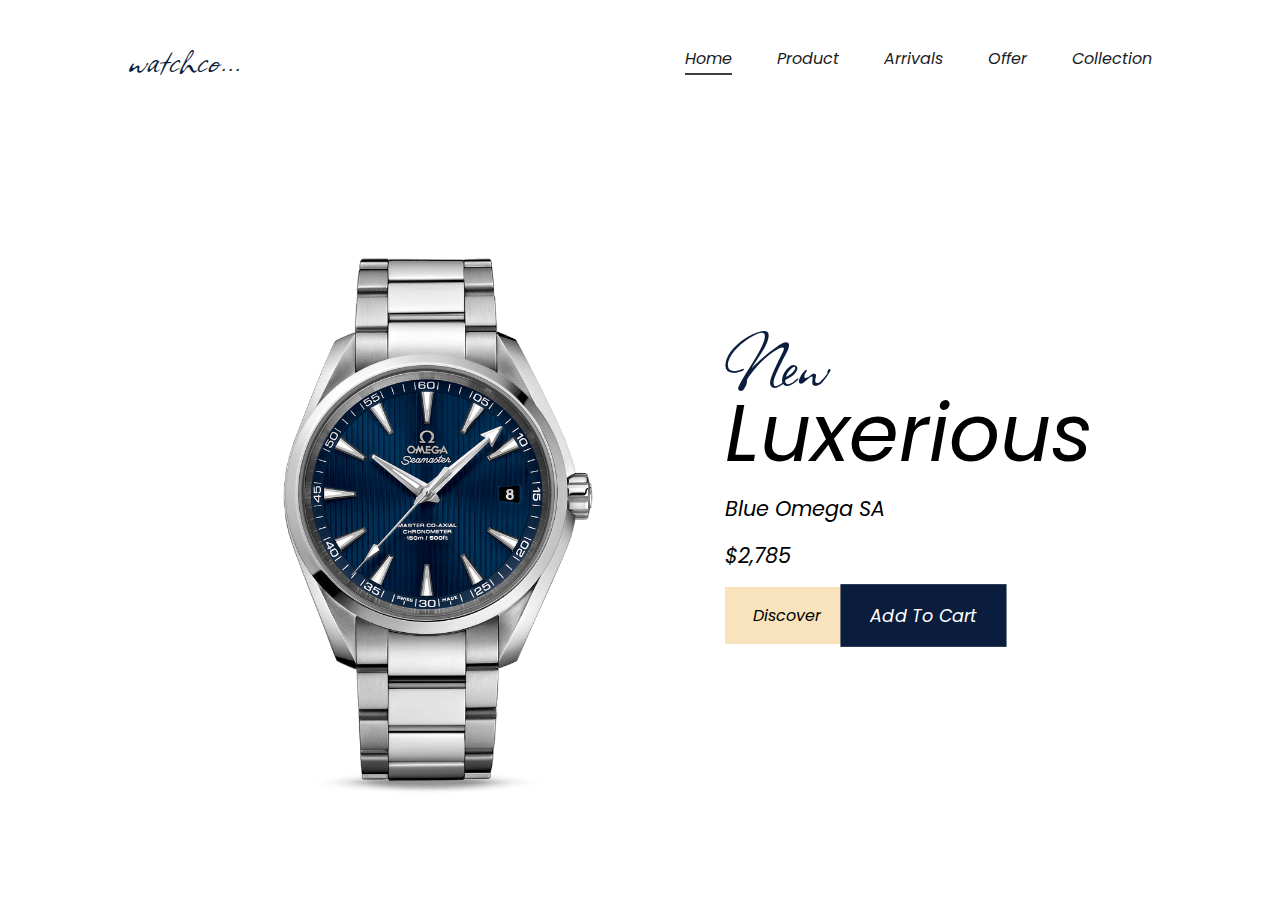
==== index.html @ 0751e981 "Hero section responsiveness initialized" ====
<!DOCTYPE html>
<html lang="en">
<head>
  <meta charset="UTF-8">
  <meta name="viewport" content="width=device-width, initial-scale=1.0">
  <title>Watch the watches</title>
  <link rel="stylesheet" href="style.css">
</head>
<body>
<section class="section-one section">
  <nav>
    <div class="logo">watchco...</div>
    <ul class="navlinks">
      <li>
        <a href="" class="active">Home</a>
        <a href="">Product</a>
        <a href="">Arrivals</a>
        <a href="">Offer</a>
        <a href="">Collection</a>
      </li>
    </ul>
    <div class="hamburger">
      <div class="line"></div>
      <div class="line"></div>
      <div class="line"></div>
    </div>
  </nav>
  <header>
    <div class="image">
      <img src="images/omega blue.png" class="img1">
    </div>
    <div class="content">
      <h1>Luxerious</h1>
      <h2>Blue Omega SA</h2>
      <p>$2,785</p>
      <div class="btn">
        <button class="btn1">Discover</button>
        <button class="btn2">Add To Cart</button>
      </div>
    </div>
  </header>
</section>
  
</body>
</html>
---- style.css ----
@import url('https://fonts.googleapis.com/css2?family=Poppins:ital,wght@0,100;0,200;0,300;0,400;0,500;0,600;0,700;0,800;0,900;1,100;1,200;1,300;1,400;1,500;1,600;1,700;1,800;1,900&display=swap');
@import url('https://fonts.googleapis.com/css2?family=Allison&display=swap');
*{
    margin: 0;
    padding: 0;
    box-sizing: border-box;
    font-family: "Poppins", sans-serif;
  font-weight: 400;
  font-style: italic;
}
:root{
    --dark-blue: #0A1D3C;
    --ligth-gray: #e5e5e5;
    --white: #fff;
    --light-peach: #F9E3BC;
    --dark-gary: #3e3f43;
    --light-black: #1d1d1d;

}

/* Hero Section */

.section{
    min-height: 100vh;
    width: 100%;
    /* background-color: burlywood; */
}
nav{
    width: 80%;
    height: 13vh;
    /* background-color: aqua; */
    display: flex;
    align-items: center;
    justify-content: space-between;
    margin: auto;
    
}
.navlinks{
    list-style: none;
    /* position: relative; */
}
.navlinks li a{
    text-decoration: none;
    margin-left: 2.5rem;
    color: #1d1d1d;
    font-size: 1rem;
    position: relative;
}
.navlinks li a::after, .navlinks li .active::after{
    content: "";
   background: var(--dark-gary);
   position: absolute;
   height: .15rem;
   width: 100%;
   left: 0;
   bottom: -5px;
   transform: scaleX(0);
   transition: transform 0.3s ease-in-out;
   transform-origin: left;
}
.navlinks li a:hover::after, .navlinks li .active::after{
    transform: scaleX(1);
    transform-origin: right;
}
header{
    width: 80%;
    height: calc(100vh - 13vh);
    /* background-color: #3e3f43; */
    display: flex;
    align-items: center;
    margin: auto;
    justify-content: space-evenly;
}
.img1{
    width: 30rem;
}
.logo{
    font-size: 3rem;
    color: var(--dark-blue);
    font-family: "Allison", cursive;
    font-weight: 400;
    font-style: normal;
        
      
      

      
}
.content h1{
    font-size: 5rem;
    position: relative;
}
.content h1::before{
    content: "New";
    position: absolute;
    top: -60px;
    color: var(--dark-blue);
    font-family: "Allison", 'Trebuchet MS', 'Lucida Sans Unicode', 'Lucida Grande', 'Lucida Sans', Arial, sans-serif;
  font-weight: 400;
  font-style: normal;
}
.content h2{
    font-size: 1.3rem;
}
.content p{
    font-size: 1.3rem;
    margin: 1rem 0;
}
/* Button portion in header */
.btn{
    display: flex;
}
.btn1, .btn2{
    font-size: 1rem;
    border: none;
    padding: 1rem 1.7rem;
    transition:transform 0.5s ease-in-out;
}
.btn1{
    background-color: var(--light-peach);
}
.btn2{
    background-color: var(--dark-blue);
    color: var(--white);
    transform: scale(1.1);
}
.btn1:hover{
    transform: scale(1.1);
}
.btn2:hover{
    transform: scale(1);
}
/* Hamburger */
.line{
background-color: var(--dark-blue);
    width: 2.5rem;
    height: 0.2rem;
    margin: 0.38rem;
}
.hamburger{
    cursor: pointer;
    display: none;
}



/* Media Queries */
@media only screen and (max-width:500px){
    .image{
        display: none;
    }
    .navlinks{
        flex-direction: column;
        position: absolute;
        top: 0;
        width: 100%;
        height: 100%;
        background-color: var(--ligth-gray);
    }
    .hamburger{
        display: block;
    }
    .content h1{
        font-size: 4rem;
    }
    header{
        /* background-color: skyblue; */
        justify-content: flex-start;
    }
}
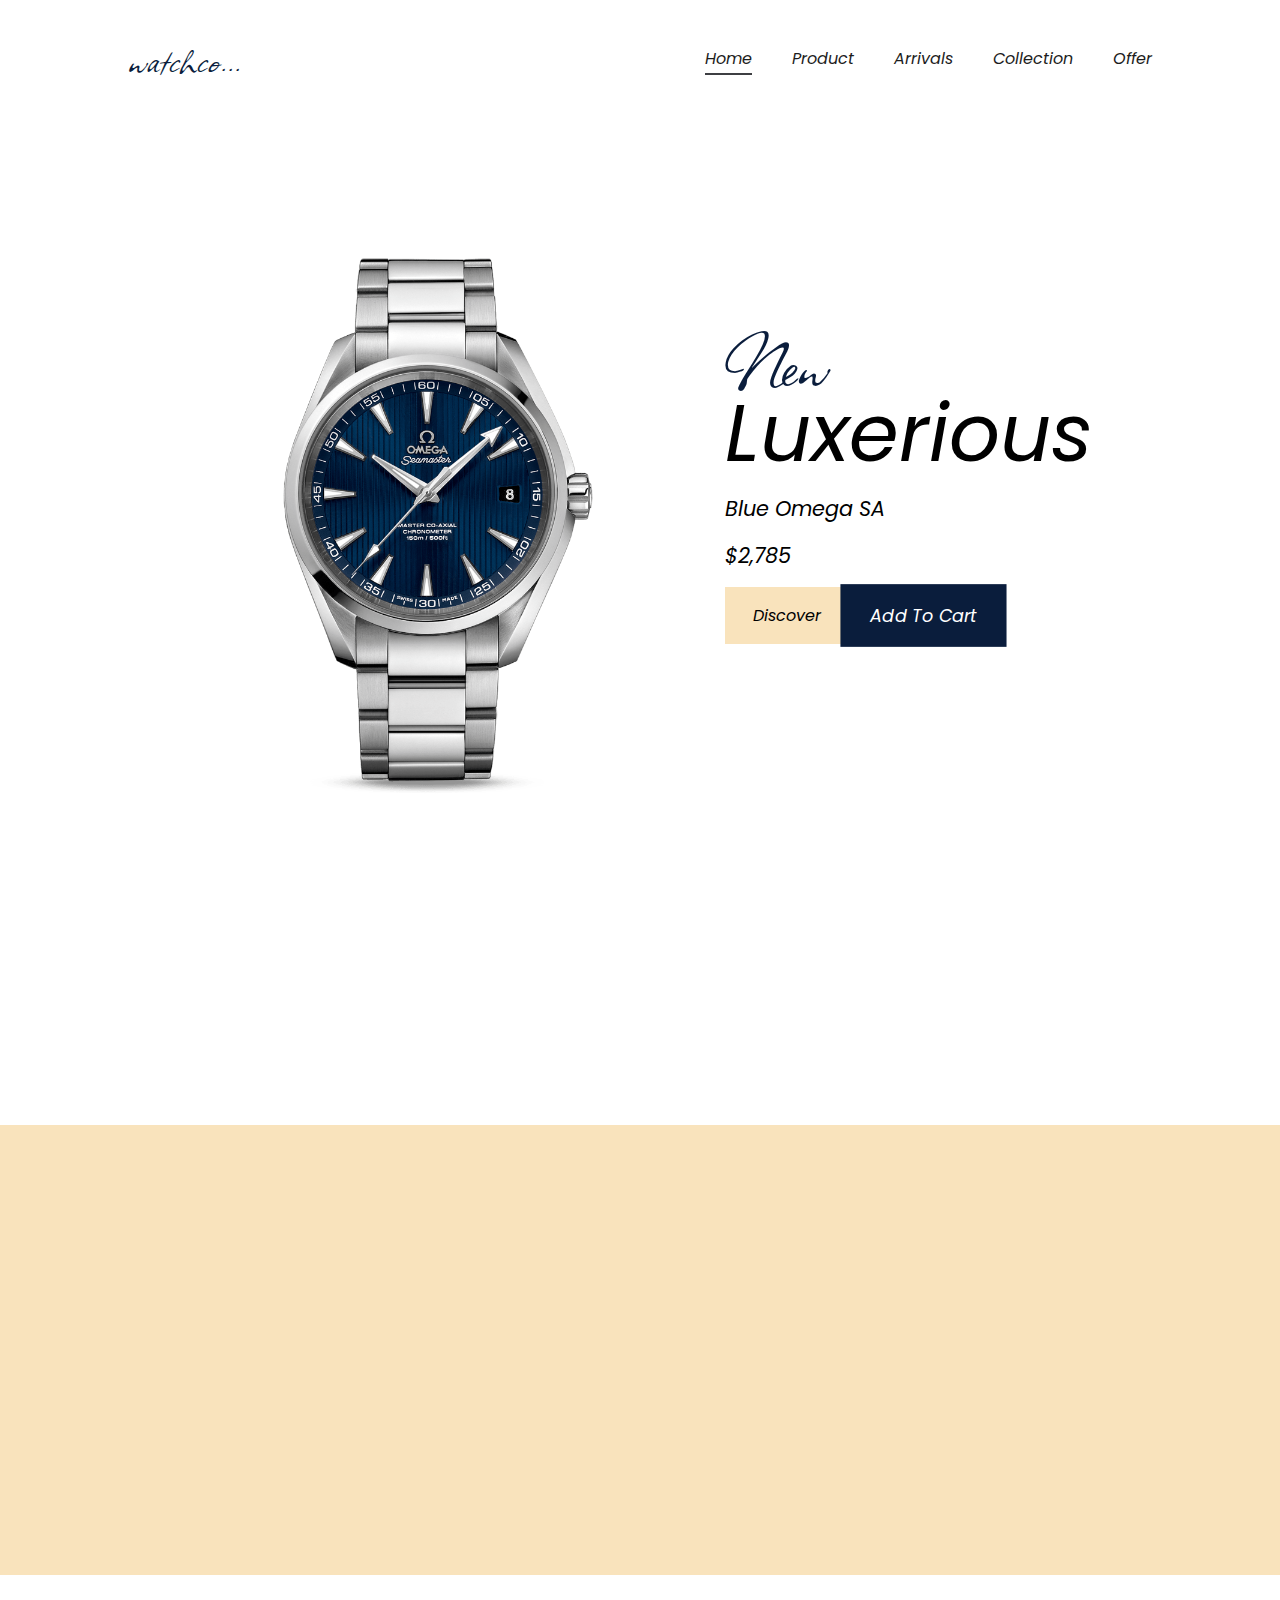
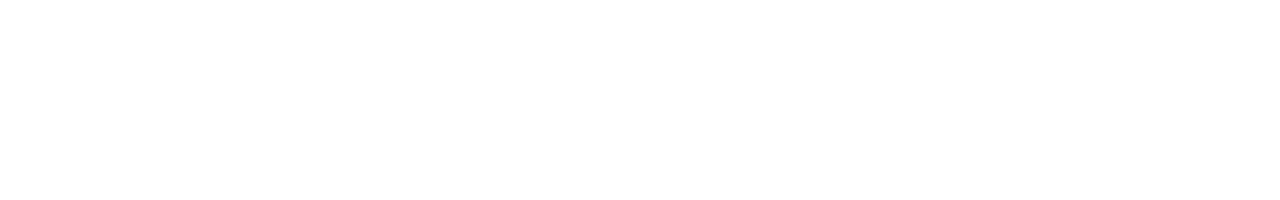
==== commit ac6e255d: "next section two start" ====
--- a/index.html
+++ b/index.html
@@ -1,45 +1,57 @@
 <!DOCTYPE html>
 <html lang="en">
+
 <head>
   <meta charset="UTF-8">
   <meta name="viewport" content="width=device-width, initial-scale=1.0">
   <title>Watch the watches</title>
   <link rel="stylesheet" href="style.css">
 </head>
+
 <body>
-<section class="section-one section">
-  <nav>
-    <div class="logo">watchco...</div>
-    <ul class="navlinks">
-      <li>
-        <a href="" class="active">Home</a>
-        <a href="">Product</a>
-        <a href="">Arrivals</a>
-        <a href="">Offer</a>
-        <a href="">Collection</a>
-      </li>
-    </ul>
-    <div class="hamburger">
-      <div class="line"></div>
-      <div class="line"></div>
-      <div class="line"></div>
-    </div>
-  </nav>
-  <header>
-    <div class="image">
-      <img src="images/omega blue.png" class="img1">
-    </div>
-    <div class="content">
-      <h1>Luxerious</h1>
-      <h2>Blue Omega SA</h2>
-      <p>$2,785</p>
-      <div class="btn">
-        <button class="btn1">Discover</button>
-        <button class="btn2">Add To Cart</button>
+  <!-- Section one -->
+  <section class="section-one section">
+    <nav>
+      <div class="logo">watchco...</div>
+      <ul class="navlinks" id="navlinks">
+        <li>
+          <a class="active">Home</a>
+        </li>
+        <li><a>Product</a></li>
+        <li><a>Arrivals</a></li>
+        <li><a>Collection</a></li>
+        <li><a>Offer</a></li>
+        </li>
+      </ul>
+      <div class="hamburger" id="hamburger">
+        <div class="line"></div>
+        <div class="line"></div>
+        <div class="line"></div>
       </div>
-    </div>
-  </header>
+    </nav>
+    <header>
+      <div class="image">
+        <img src="images/omega blue.png" class="img1">
+      </div>
+      <div class="content">
+        <h1>Luxerious</h1>
+        <h2>Blue Omega SA</h2>
+        <p>$2,785</p>
+        <div class="btn">
+          <button class="btn1">Discover</button>
+          <button class="btn2">Add To Cart</button>
+        </div>
+      </div>
+    </header>
+  </section>
+<script src="script.js"></script>
+
+
+<!-- Section two -->
+<section class="section-two section">
+  <div class="section-two-container"></div>
 </section>
-  
+
 </body>
+
 </html>--- a/style.css
+++ b/style.css
@@ -20,6 +20,7 @@
 }
 
 /* Hero Section */
+/* Section one */
 
 .section{
     min-height: 100vh;
@@ -38,7 +39,12 @@
 }
 .navlinks{
     list-style: none;
-    /* position: relative; */
+    display: flex;
+   
+    
+    
+
+    
 }
 .navlinks li a{
     text-decoration: none;
@@ -144,22 +150,56 @@
 }
 
 
+/* Section two */
+.section-two{
+    display: flex;
+    justify-content: center;
+    align-items: center;
+}
+.section-two-container{
+    background-color: var(--light-peach);
+    width: 100%;
+    height: 50vh;
+}
+
+
 
 /* Media Queries */
-@media only screen and (max-width:500px){
+@media only screen and (max-width: 500px){
     .image{
         display: none;
     }
+    
     .navlinks{
-        flex-direction: column;
+     
         position: absolute;
         top: 0;
         width: 100%;
         height: 100%;
+        margin: auto;
         background-color: var(--ligth-gray);
+        /* display: flex; */
+        flex-direction: column;
+       justify-content: center;
+       align-items: center;
+       left: 100%;
+       z-index: 2;
+       gap: 2rem;
+       transition: 1s ease-in-out;
+        
+    }
+    .navlinks-active{
+        left: 0;
+    }
+    .navlinks li a{
+        margin-left: 0;
     }
     .hamburger{
         display: block;
+        z-index: 5;
+    }
+    .logo{
+        z-index: 5;
     }
     .content h1{
         font-size: 4rem;
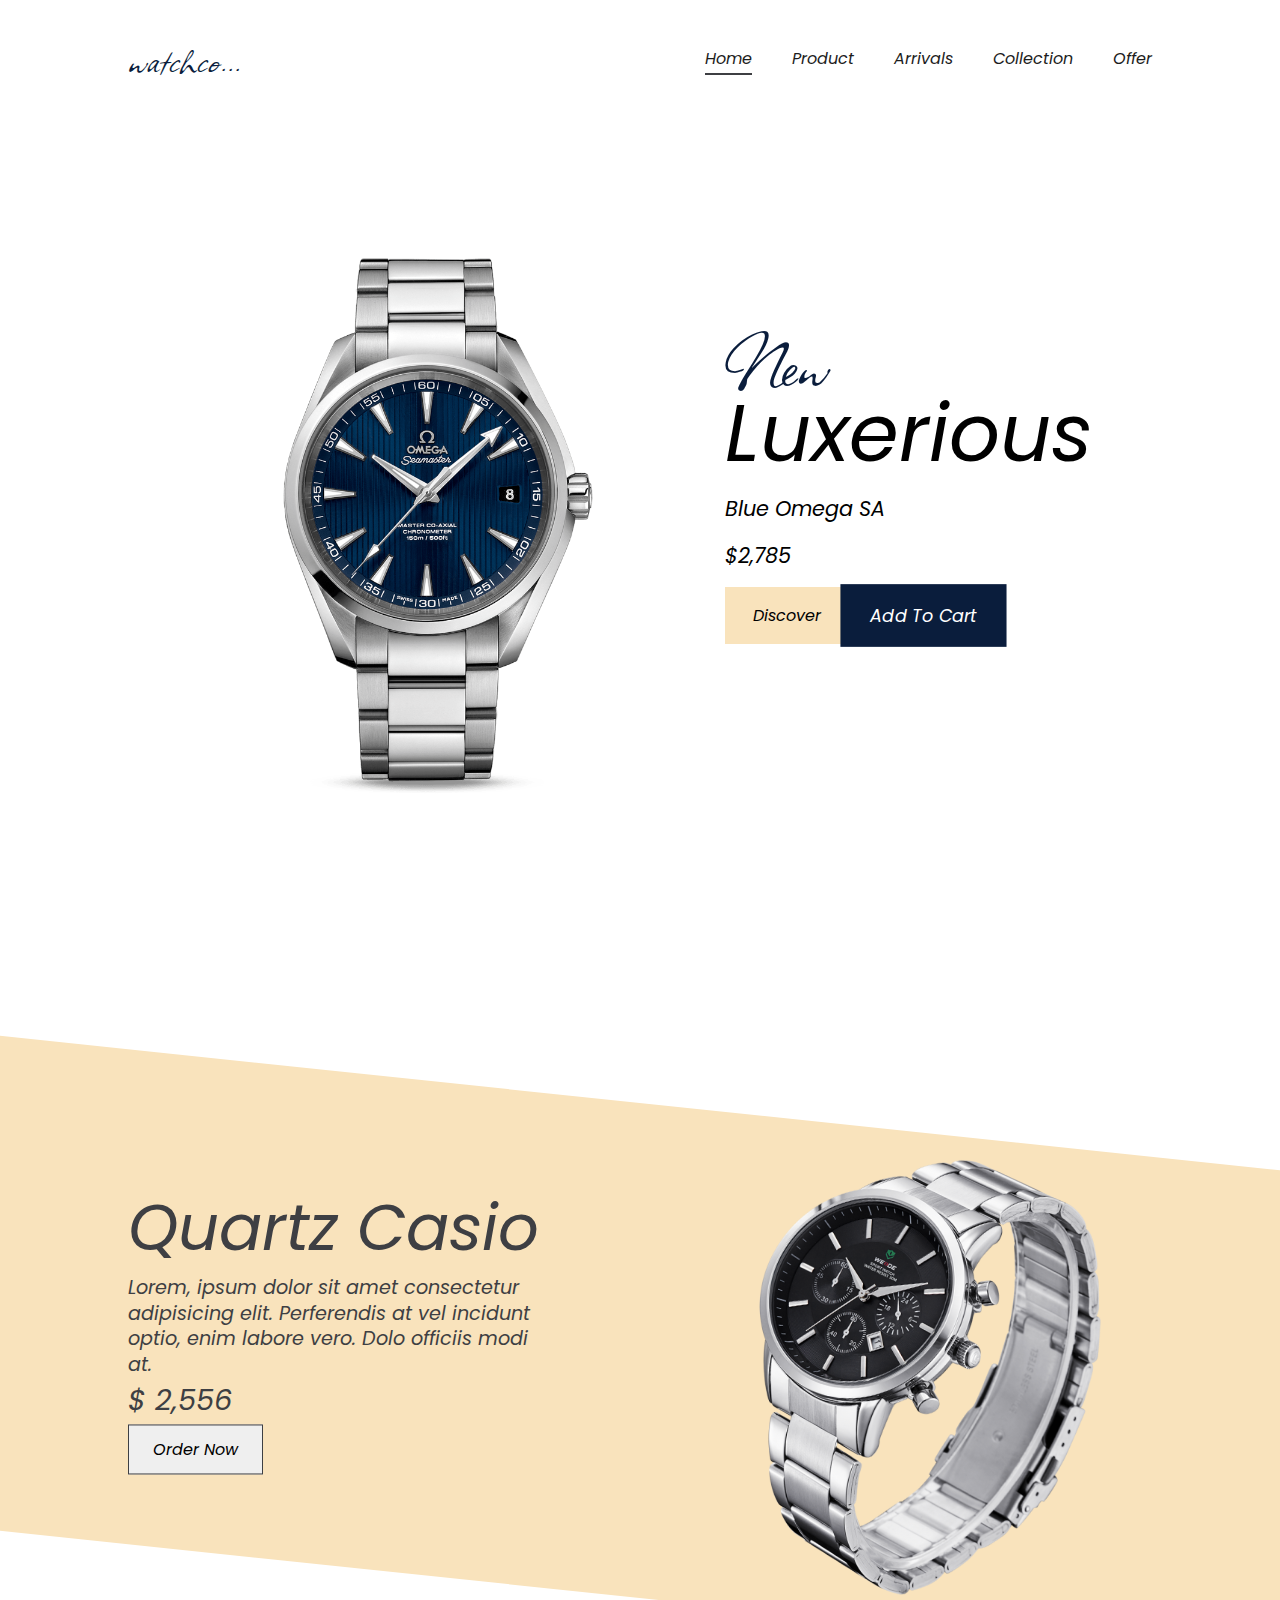
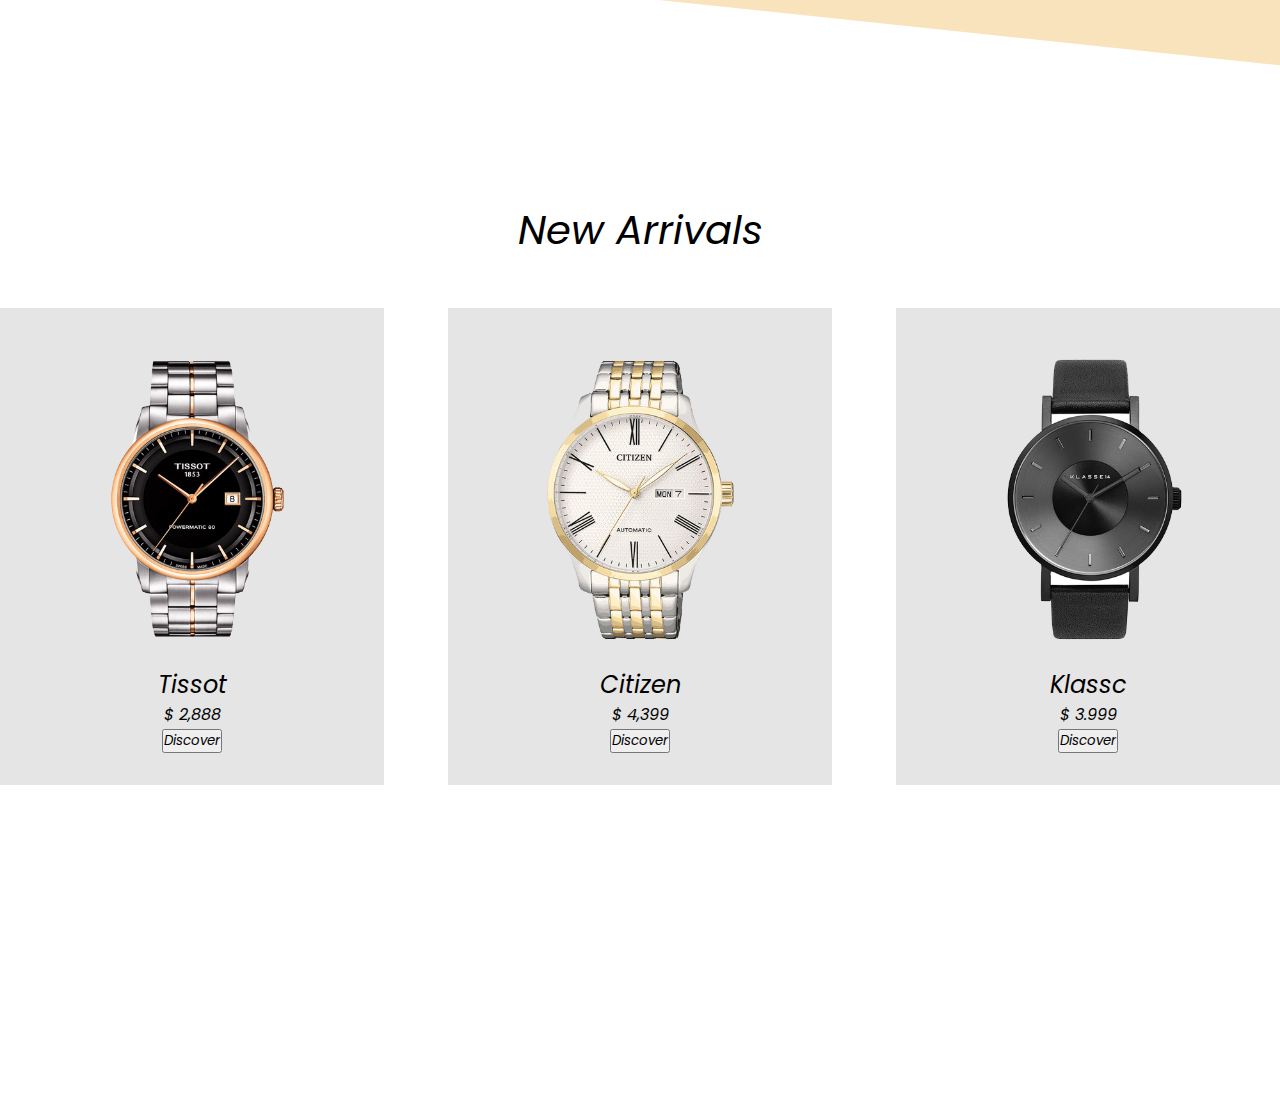
==== commit 3c69fe63: "section three Arrivals initialized" ====
--- a/index.html
+++ b/index.html
@@ -49,8 +49,49 @@
 
 <!-- Section two -->
 <section class="section-two section">
-  <div class="section-two-container"></div>
+  <div class="section-two-container">
+    <div class="inner-section">
+      <div class="content-con">
+        <h2 class="section-two-heading"> Quartz Casio</h2>
+        <p class="section-two-para">Lorem, ipsum dolor sit amet consectetur adipisicing elit. Perferendis at vel incidunt optio, enim labore vero. Dolo officiis modi at.</p>
+        <p class="section-two-pricing">$ 2,556</p>
+        <button class="section-two-btn">Order Now</button>
+      </div>
+      <dic class="container-section-two">
+        <img src="images/product watch.png" alt="">
+      </dic>
+    </div>
+  </div>
 </section>
+
+
+<!-- Section Three -->
+<section class="section-three section">
+  <h1 class="section-heading">New Arrivals</h1>
+  <div class="card-container">
+    <div class="card">
+      <img src="images/Tissot.png" alt="">
+      <h2>Tissot</h2>
+      <p>$ 2,888</p>
+      <button>Discover</button>
+    </div>
+    <div class="card">
+      <img src="images/citizen.png" alt="">
+      <h2>Citizen</h2>
+      <p>$ 4,399</p>
+      <button>Discover</button>
+    </div>
+    <div class="card">
+      <img src="images/Klassc.png" alt="">
+      <h2>Klassc</h2>
+      <p>$ 3.999</p>
+      <button>Discover</button>
+    </div>
+  </div>
+</section>
+
+
+<!-- 02:01:00 Card Section -->
 
 </body>
 
--- a/style.css
+++ b/style.css
@@ -131,7 +131,7 @@
     color: var(--white);
     transform: scale(1.1);
 }
-.btn1:hover{
+.btn1:hover,.section-two-btn:hover{
     transform: scale(1.1);
 }
 .btn2:hover{
@@ -159,12 +159,80 @@
 .section-two-container{
     background-color: var(--light-peach);
     width: 100%;
-    height: 50vh;
-}
+    height: 55vh;
+    transform: skewY(6deg);
+}
+.container-section-two img{
+ width: 28rem;
+}
+.content-con{
+    transform: skewY(-6deg);
+}
+.section-two-container, .inner-section{
+    display: flex;
+    justify-content: center;
+    align-items: center;
+}
+.inner-section{
+    /* background-color: red; */
+    width: 80%;
+}
+.section-two-heading{
+    color: var(--dark-gary);
+    font-size: 4rem;
+}
+.section-two-para{
+    color: var(--dark-gary);
+    font-size: 1.2rem;
+    line-height: 1.6rem;
+    max-width: 70%;
+}
+.section-two-pricing{
+    font-size: 1.8rem;
+    color: var(--dark-gary);
+    margin: 2px 0;
+   
+}
+.section-two-btn{
+    padding: .7rem 1.5rem;
+    border: 0.1rem solid var(--dark-gary);
+    font-size: 1rem;
+    transition: transform 0.5s ease-in-out;
+}
+
+/* Section Three */
+.section-heading{
+    font-size: 2.5rem;
+    text-align: center;
+    margin-bottom: 3rem;
+}
+.card-container{
+    /* background-color: red; */
+    display: flex;
+    justify-content: center;
+    align-items: center;
+    text-align: center;
+    gap:4rem;
+}
+.card img{
+    width: 20rem;
+}
+.card{
+    background-color: var(--ligth-gray);
+    /* margin: 0 2px; */
+    padding: 2rem;
+}
+
+
+
+
+
+
 
 
 
 /* Media Queries */
+/*Section one */
 @media only screen and (max-width: 500px){
     .image{
         display: none;
@@ -208,4 +276,29 @@
         /* background-color: skyblue; */
         justify-content: flex-start;
     }
-}
+
+    /* Section two */
+    .container-section-two img{
+        display: none;
+    }
+    .section-two-heading{
+        font-size: 2.9rem;
+        font-weight: bold
+    }
+    .section-two-para{
+        font-size: 1rem;
+        max-width: 100%;
+       
+    }
+    .section-two-pricing{
+        font-size: 1.5rem;
+    }
+    .section-two-btn{
+        font-size: 1rem;
+        padding: 0.7rem 1.5rem;
+    }
+    .inner-section{
+        /* background-color: red; */
+        width: 90%;
+    }
+}
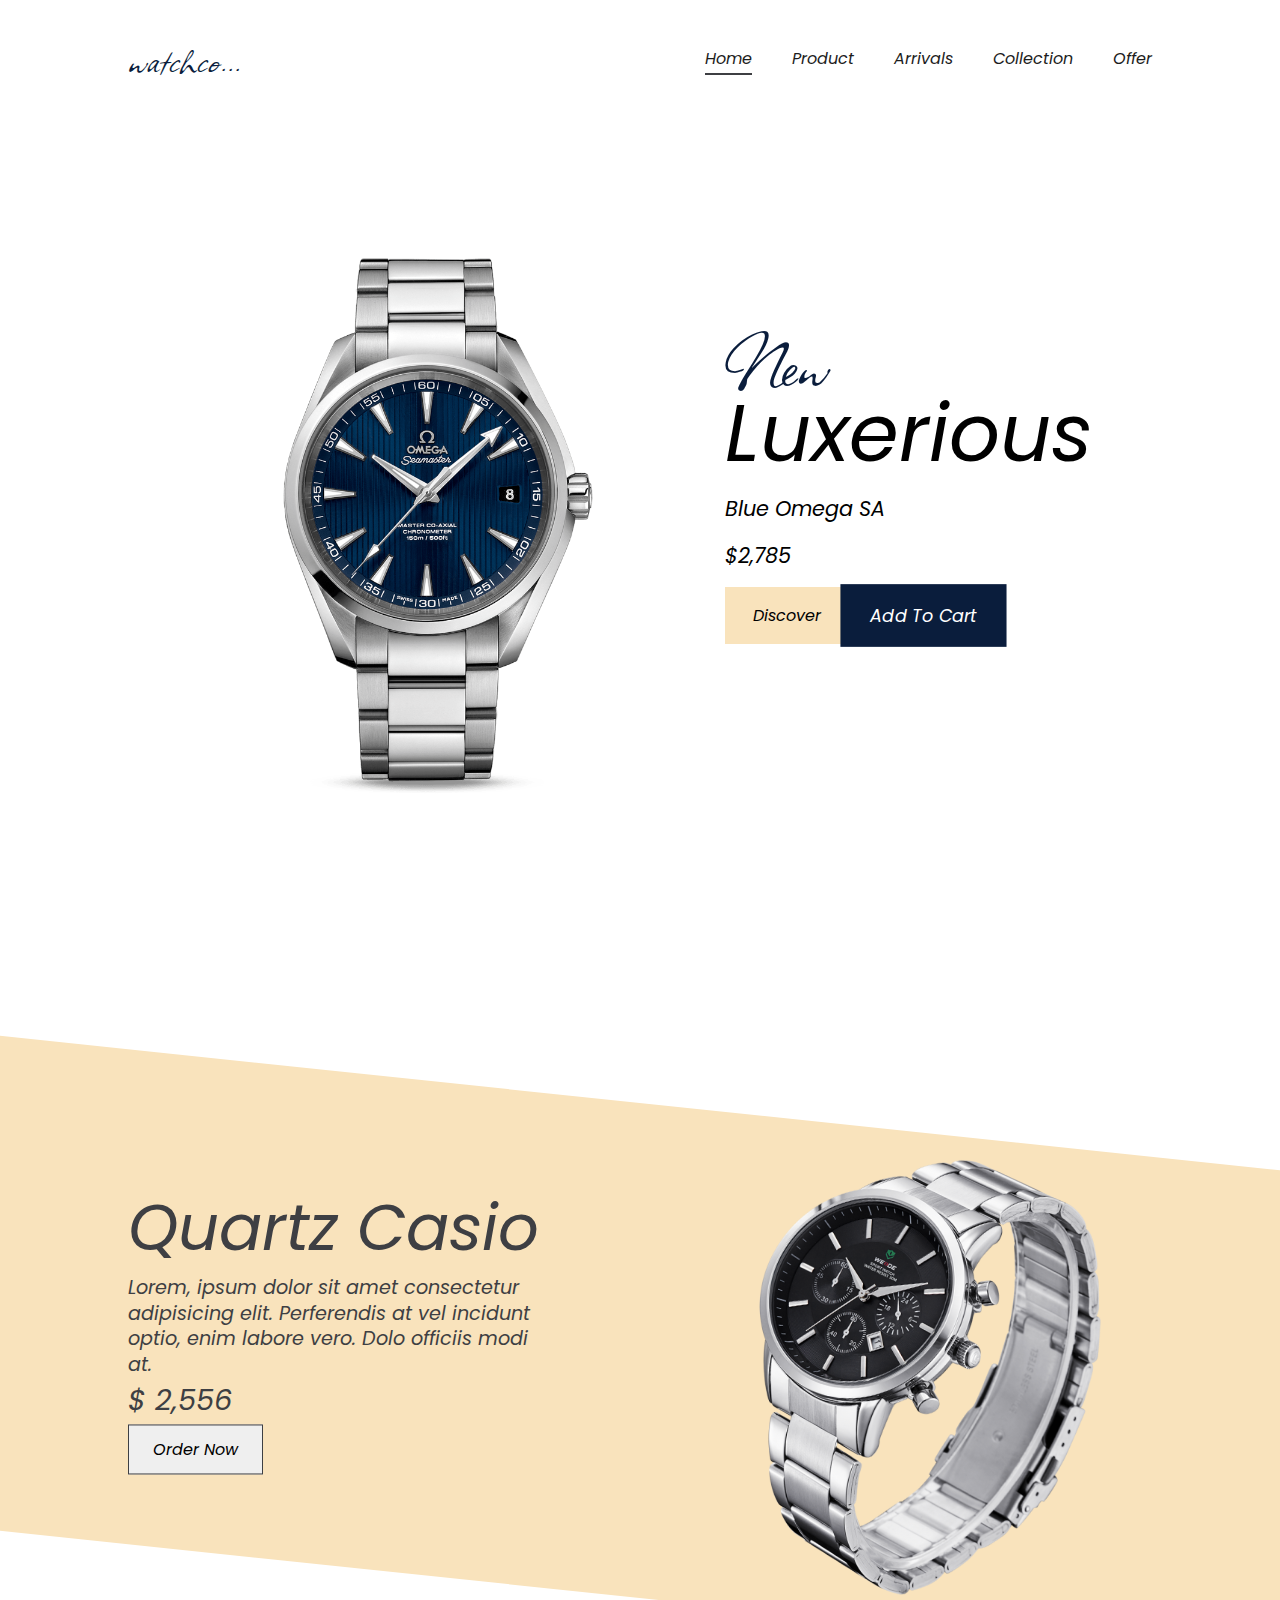
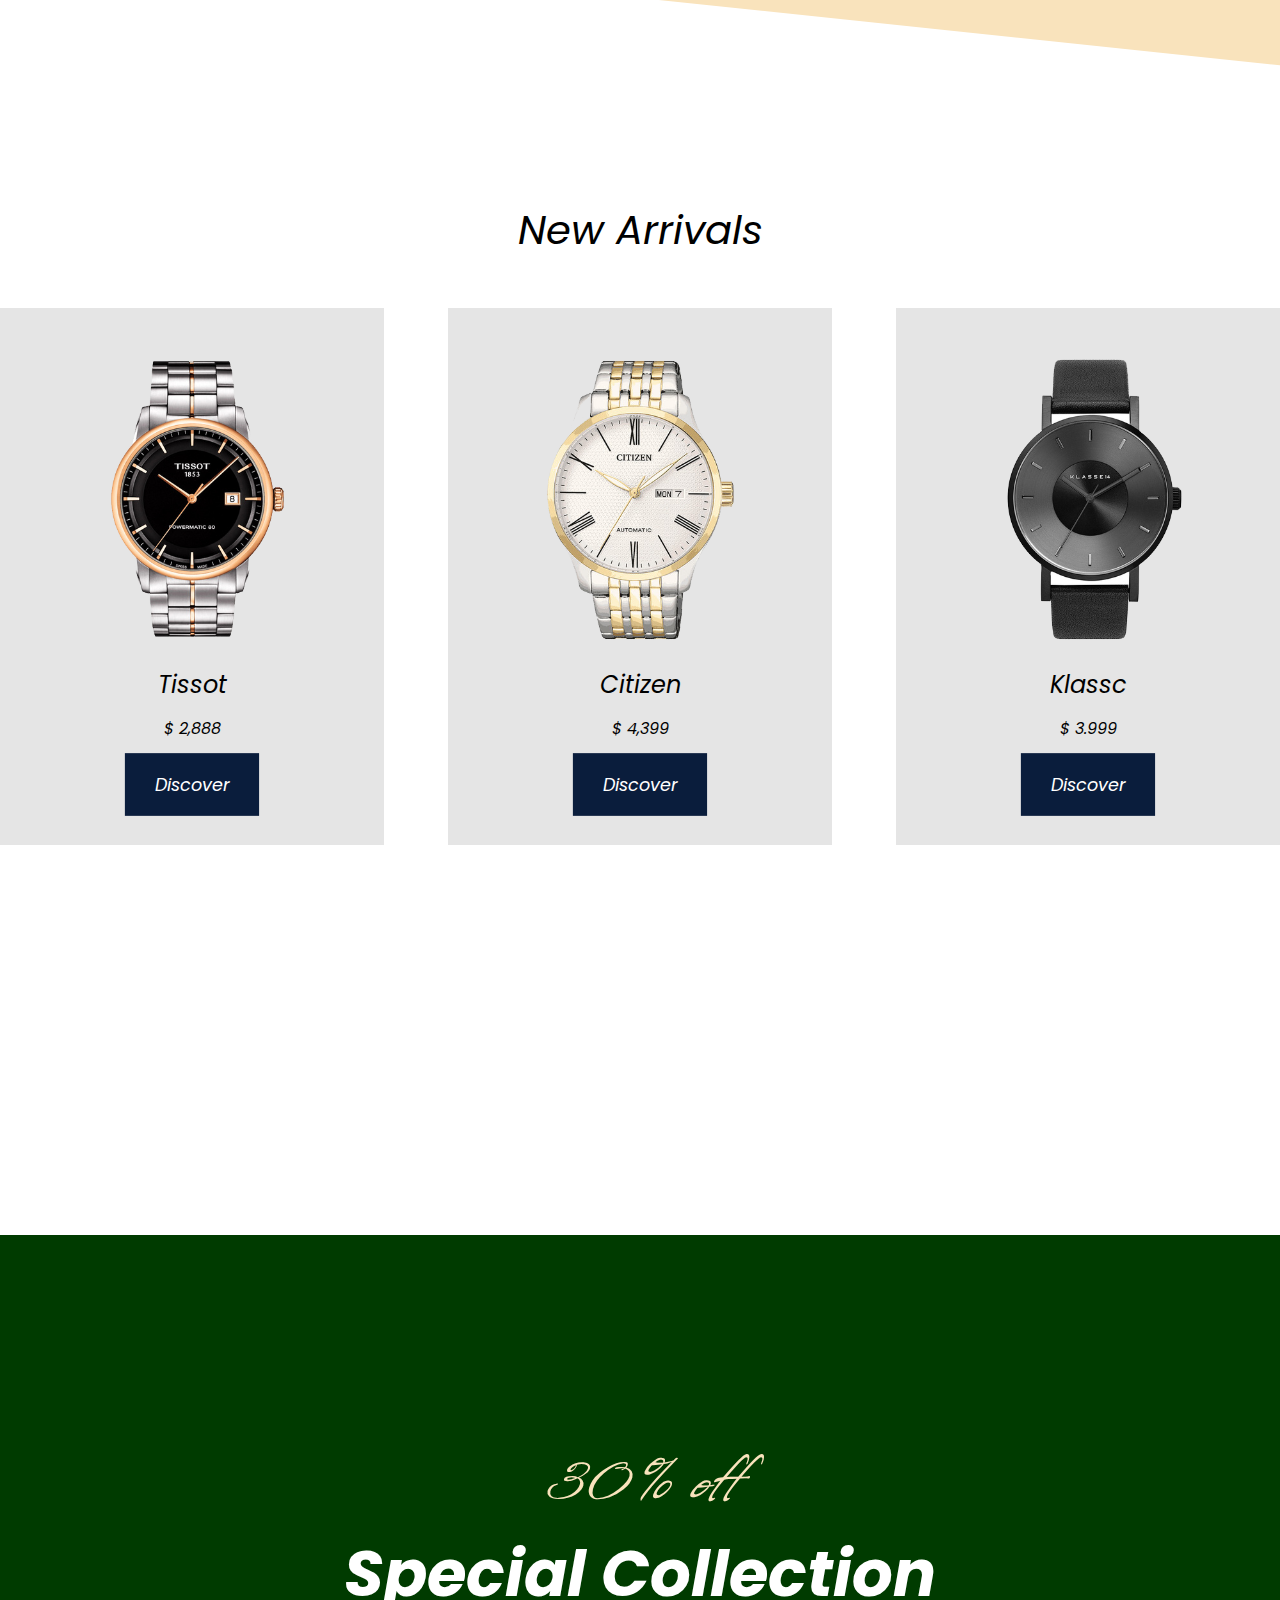
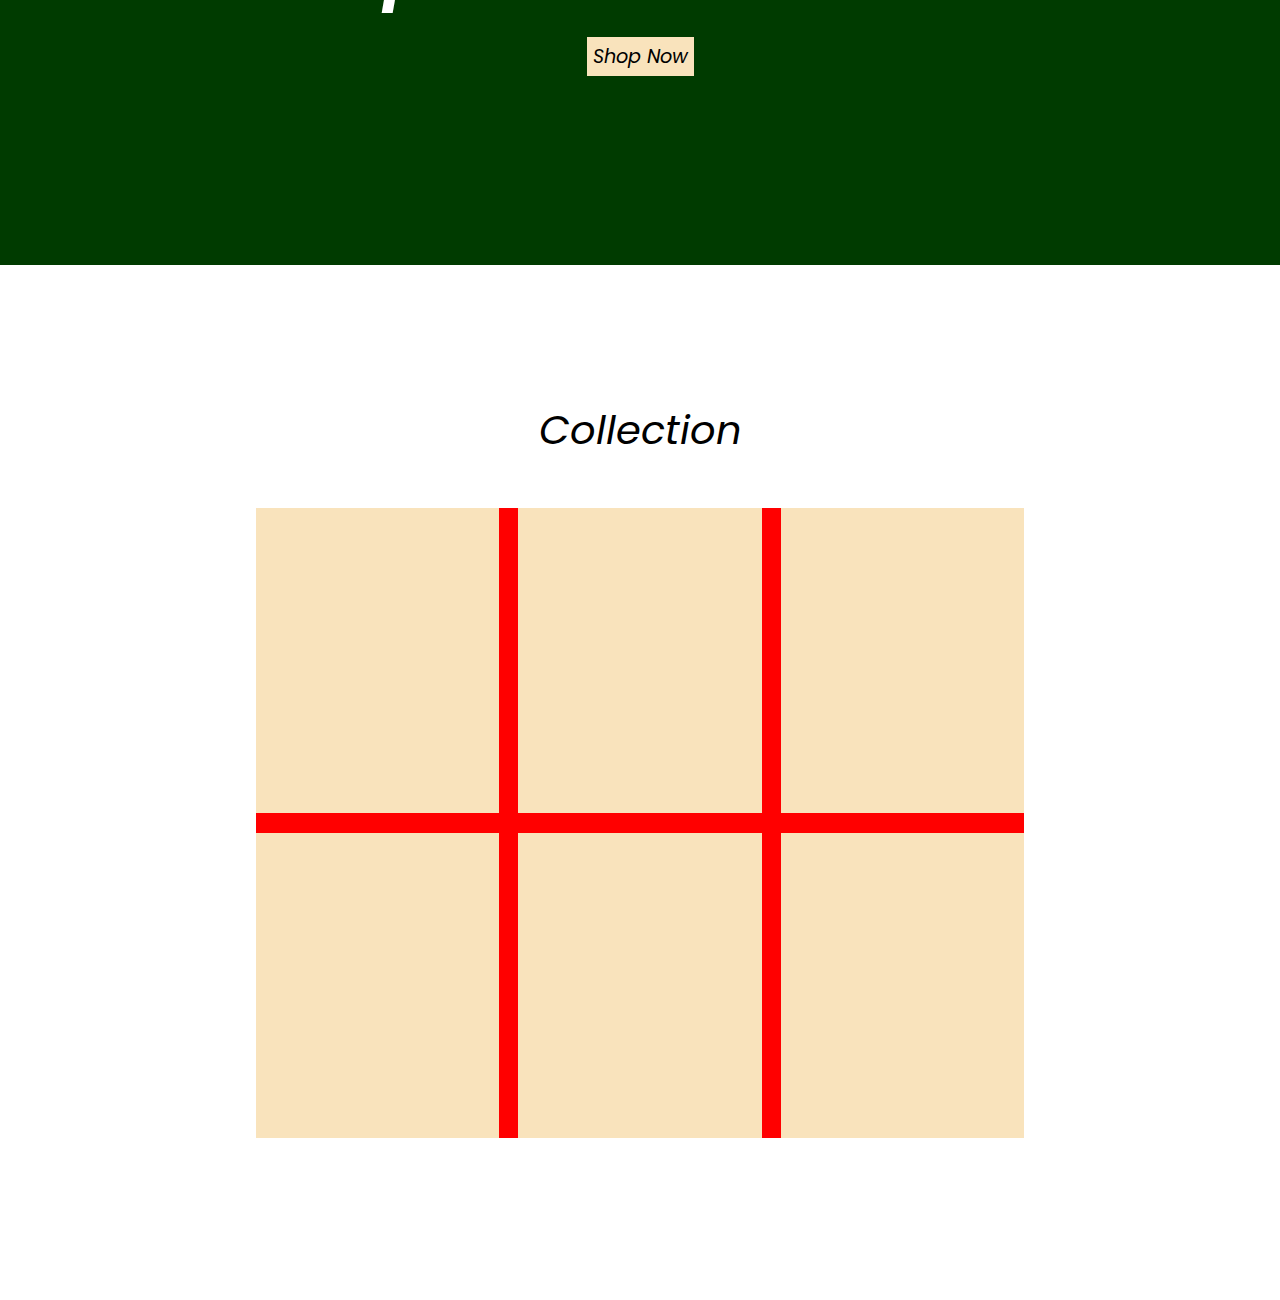
==== commit bae1e88a: "section four completed" ====
--- a/index.html
+++ b/index.html
@@ -73,25 +73,53 @@
       <img src="images/Tissot.png" alt="">
       <h2>Tissot</h2>
       <p>$ 2,888</p>
-      <button>Discover</button>
+      <button class="btn2">Discover</button>
     </div>
     <div class="card">
       <img src="images/citizen.png" alt="">
       <h2>Citizen</h2>
       <p>$ 4,399</p>
-      <button>Discover</button>
+      <button class="btn2">Discover</button>
     </div>
     <div class="card">
       <img src="images/Klassc.png" alt="">
       <h2>Klassc</h2>
       <p>$ 3.999</p>
-      <button>Discover</button>
+      <button class="btn2">Discover</button>
     </div>
   </div>
 </section>
 
 
-<!-- 02:01:00 Card Section -->
+<!-- Section Four -->
+<section class="section-four section">
+  <div class="section-four-container">
+    <div class="content1">
+  <h1 class="offer">30% off</h1>
+    <h1 class="four-heading">Special Collection</h1>
+    <button class="four-btn">Shop Now</button>
+  </div>
+  </div>
+</div>
+</section>
+
+
+<!-- Section Five -->
+<section class="section-five section">
+  <h1 class="section-heading" >Collection</h1>
+  <div class="grid-container">
+    <div class="grid-card"></div>
+    <div class="grid-card"></div>
+    <div class="grid-card"></div>
+    <div class="grid-card"></div>
+    <div class="grid-card"></div>
+    <div class="grid-card"></div>
+
+  </div>
+</section>
+
+
+<!-- 02:30:00 Card Section -->
 
 </body>
 
--- a/style.css
+++ b/style.css
@@ -131,7 +131,7 @@
     color: var(--white);
     transform: scale(1.1);
 }
-.btn1:hover,.section-two-btn:hover{
+.btn1:hover,.section-two-btn:hover,.four-btn:hover{
     transform: scale(1.1);
 }
 .btn2:hover{
@@ -209,6 +209,7 @@
 .card-container{
     /* background-color: red; */
     display: flex;
+    flex-wrap: wrap;
     justify-content: center;
     align-items: center;
     text-align: center;
@@ -221,7 +222,85 @@
     background-color: var(--ligth-gray);
     /* margin: 0 2px; */
     padding: 2rem;
-}
+    
+}
+.card p{
+    margin:0.9rem 0;
+}
+
+/* Section Four */
+
+.section-four{
+    display: flex;
+    align-items: center;
+    justify-content: center;
+  
+    
+}
+.section-four-container{
+    background-color: green;
+    background-image: url("images/watch.jpg");
+    background-position: center;
+    background-size: cover;
+    background-attachment: fixed;
+    background-repeat: no-repeat;
+    width: 100%;
+    height: 70vh;
+    display: flex;
+    display: flex;
+    justify-content: center;
+    align-items: center;
+   position: relative;
+   z-index: 5;
+}
+
+.section-four-container::before{
+    content: "";
+    background: rgb(0, 0, 0, 0.54);
+    position: absolute;
+    inset: 0;
+}
+.section-four-container .content1{
+    z-index: 4;
+    display: flex;
+    flex-direction: column;
+    justify-content: center;
+    align-items: center;
+}
+.offer{
+    font-size: 5rem;
+    color: var(--light-peach);
+    font-family: "Allison", cursive;
+}
+.four-heading{
+    font-size: 4rem;
+    color: var(--white);
+    margin-bottom: 1rem;
+    font-weight: bold;
+}
+.four-btn{
+   font-size: 1.2rem;
+   padding: 5px 6px;
+   background-color: var(--light-peach);
+   border: none;
+   transition:transform 0.5s ease-in-out;
+}
+/* Section Five */
+.grid-container{
+    background-color: red;
+    width: 60%;
+    height: 70vh;
+    margin: auto;
+    display: grid;
+    grid-template-columns: repeat(3, 1fr);
+    gap: 1.2rem;
+}
+.grid-card{
+    background-color: var(--light-peach);
+}
+
+
+
 
 
 
@@ -301,4 +380,15 @@
         /* background-color: red; */
         width: 90%;
     }
-}
+    /* Section Four */
+    .offer{
+        font-size: 4rem;
+    }
+    .four-heading{
+        font-size: 3rem;
+    }
+    .four-btn{
+        font-size: 1rem;
+    }
+    
+}
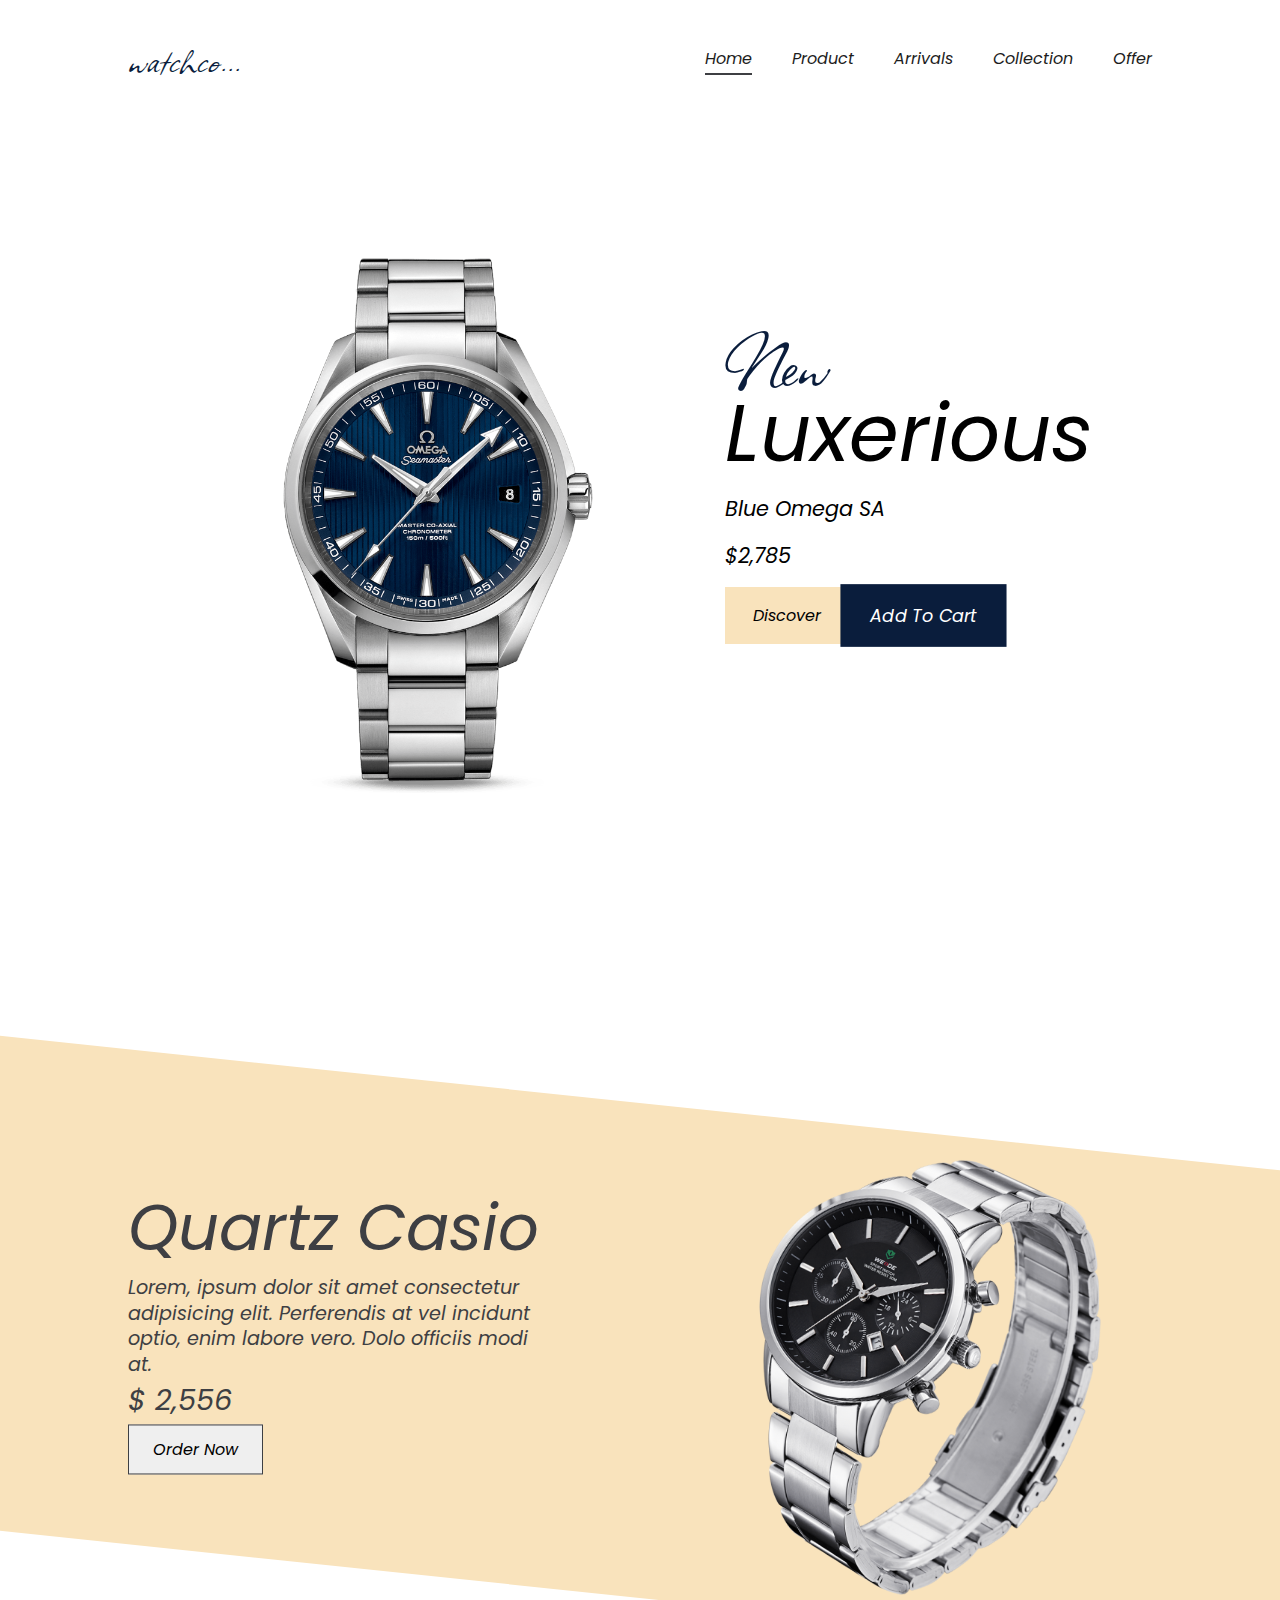
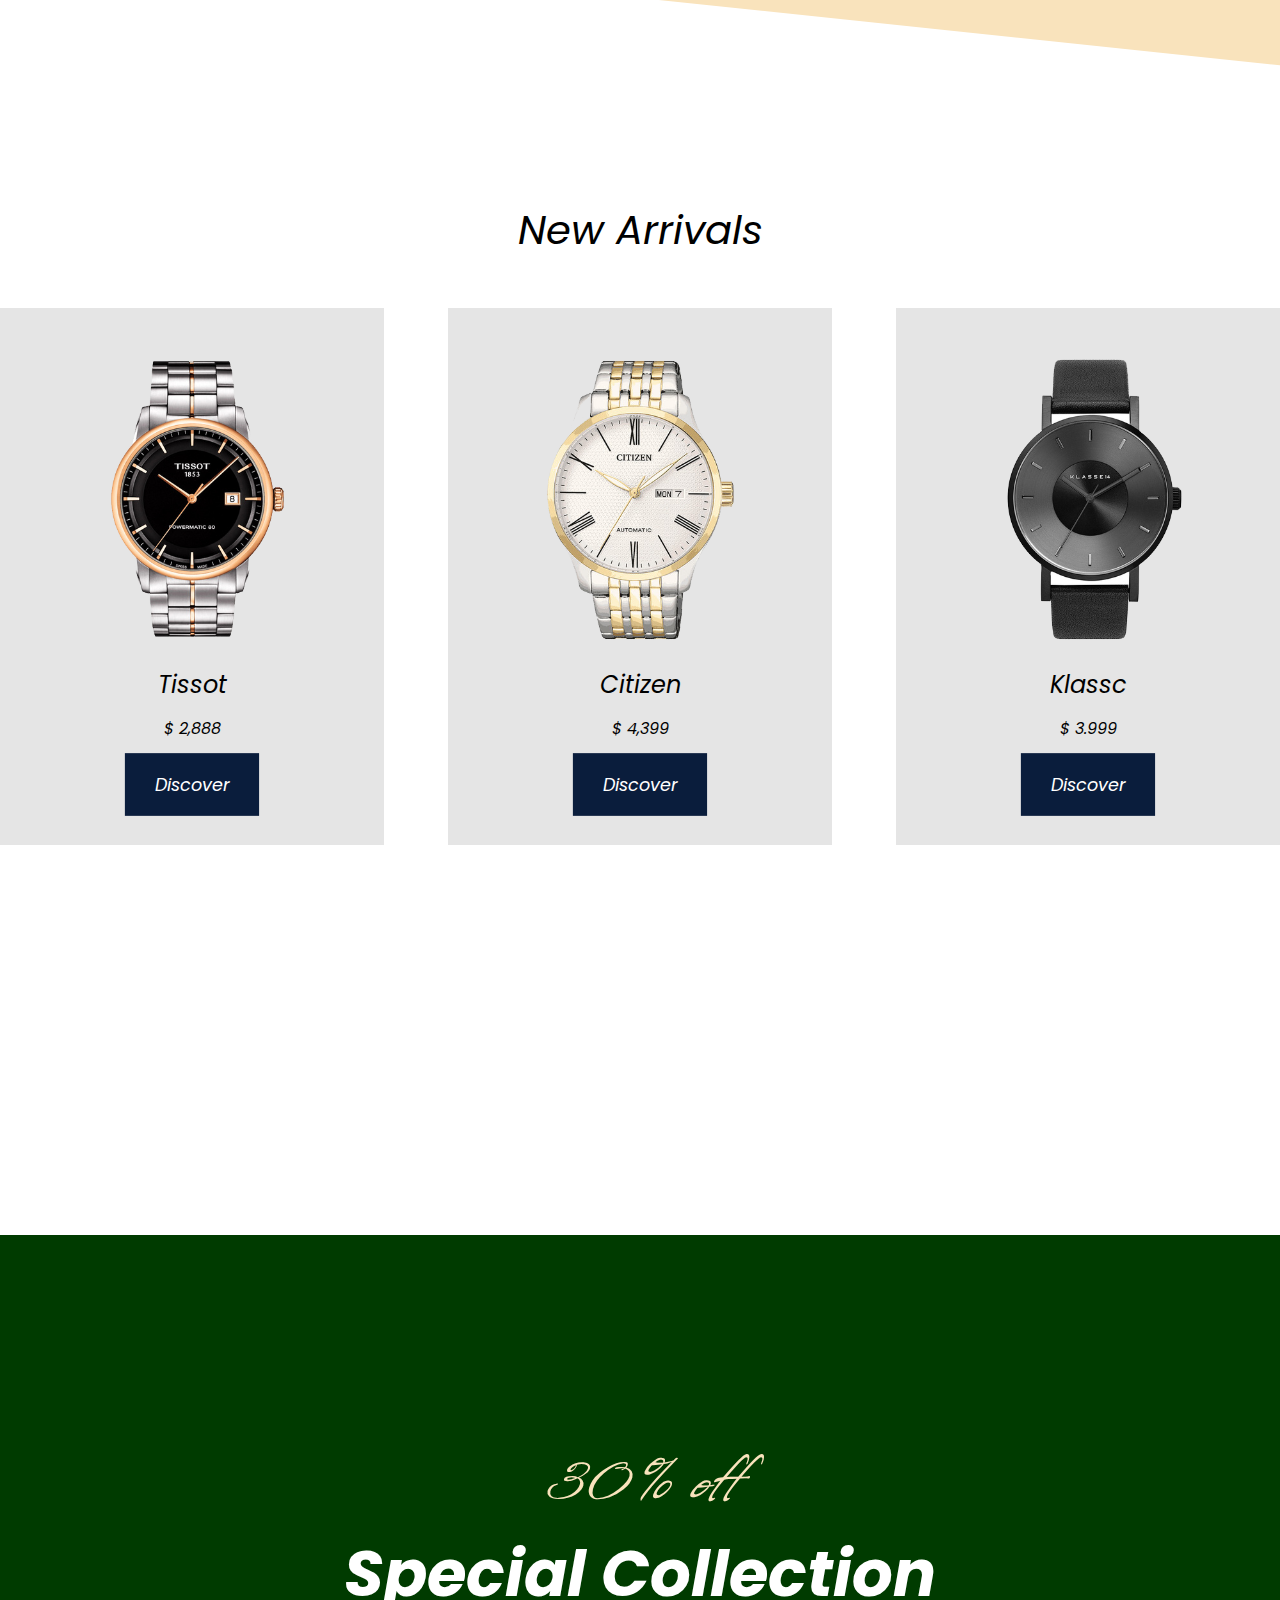
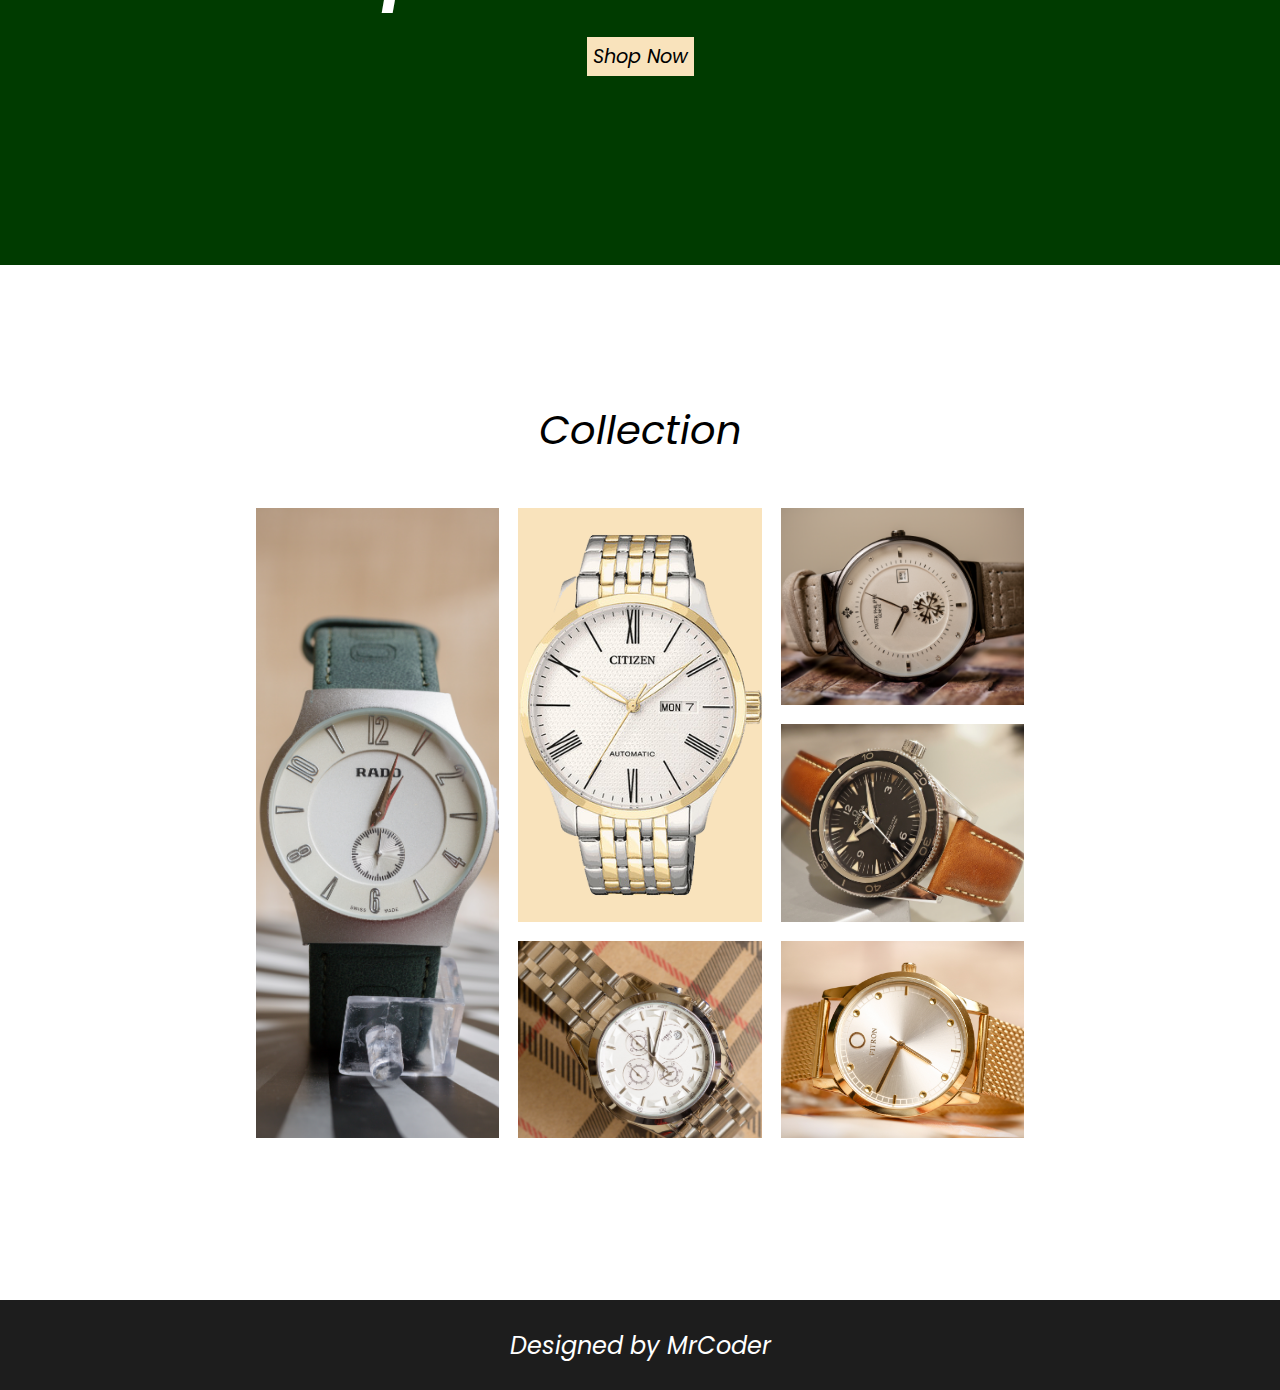
==== commit bc630de8: "E-commerce watch website completed" ====
--- a/index.html
+++ b/index.html
@@ -17,10 +17,10 @@
         <li>
           <a class="active">Home</a>
         </li>
-        <li><a>Product</a></li>
-        <li><a>Arrivals</a></li>
-        <li><a>Collection</a></li>
-        <li><a>Offer</a></li>
+        <li ><a href="#product">Product</a></li>
+        <li><a href="#arrivals">Arrivals</a></li>
+        <li><a href="#collection">Collection</a></li>
+        <li><a href="#offer">Offer</a></li>
         </li>
       </ul>
       <div class="hamburger" id="hamburger">
@@ -48,7 +48,7 @@
 
 
 <!-- Section two -->
-<section class="section-two section">
+<section class="section-two section" id="product">
   <div class="section-two-container">
     <div class="inner-section">
       <div class="content-con">
@@ -66,7 +66,7 @@
 
 
 <!-- Section Three -->
-<section class="section-three section">
+<section class="section-three section" id="arrivals">
   <h1 class="section-heading">New Arrivals</h1>
   <div class="card-container">
     <div class="card">
@@ -92,7 +92,7 @@
 
 
 <!-- Section Four -->
-<section class="section-four section">
+<section class="section-four section" id="offer">
   <div class="section-four-container">
     <div class="content1">
   <h1 class="offer">30% off</h1>
@@ -105,21 +105,28 @@
 
 
 <!-- Section Five -->
-<section class="section-five section">
+<section class="section-five section" id="collection">
   <h1 class="section-heading" >Collection</h1>
   <div class="grid-container">
-    <div class="grid-card"></div>
-    <div class="grid-card"></div>
-    <div class="grid-card"></div>
-    <div class="grid-card"></div>
-    <div class="grid-card"></div>
-    <div class="grid-card"></div>
+    <div class="grid-card" collection="Rado"></div>
+    <div class="grid-card" collection="Fitron"></div>
+    <div class="grid-card" collection="Geneve"></div>
+    <div class="grid-card" collection="Tissot"></div>
+    <div class="grid-card" collection="Rolex"></div>
+    <div class="grid-card" collection="Casio"></div>
 
   </div>
 </section>
 
+<!-- Footer -->
+<footer>
+<p class="footer-content">
+  Designed by MrCoder
+</p>
+</footer>
 
-<!-- 02:30:00 Card Section -->
+
+<!-- 02:41:00 Card Section -->
 
 </body>
 
--- a/style.css
+++ b/style.css
@@ -17,6 +17,9 @@
     --dark-gary: #3e3f43;
     --light-black: #1d1d1d;
 
+}
+html{
+    scroll-behavior: smooth;
 }
 
 /* Hero Section */
@@ -287,18 +290,94 @@
 }
 /* Section Five */
 .grid-container{
-    background-color: red;
+    /* background-color: red; */
     width: 60%;
     height: 70vh;
     margin: auto;
     display: grid;
     grid-template-columns: repeat(3, 1fr);
+    grid-template-rows: repeat(3, 1fr);
     gap: 1.2rem;
+    grid-auto-rows: 15rem;
+}
+.grid-card:nth-child(1){
+    grid-row: 1/4;
+    background-image: url(images/rado\ watch.jpg);
+}
+.grid-card:nth-child(2){
+    grid-row: 1/3;
+    background-image: url(images/citizen.png);
+}
+.grid-card:nth-child(3){
+    background-image: url(images/geneve\ watch.jpg);
+   
+}
+
+.grid-card:nth-child(4){
+    grid-row: 3/4;
+    background-image: url(images/tissot\ watch.jpg);
+}
+.grid-card:nth-child(5){
+    background-image: url(images/omega\ watch.jpg);
+   
+}
+.grid-card:nth-child(6){
+    background-image: url(images/fitron\ watch.jpg);
+   
 }
 .grid-card{
     background-color: var(--light-peach);
-}
-
+    position: relative;
+    background-position: center;
+    background-size: cover;
+    background-repeat: no-repeat;
+}
+.grid-card::before{
+    content: "";
+    position: absolute;
+    background-color: rgb(0, 0, 0, 0.54);
+    inset: 0;
+    transform: scaleX(0);
+    transform-origin: top;
+    transition: transform 1s ease-in-out;
+}
+.grid-card:hover::before{
+    transform: scaleX(1);
+    transform-origin: left;
+}
+.grid-card::after{
+    content:attr(collection);
+    position: absolute;
+    text-transform: uppercase;
+    background: var(--white);
+    top: 50%;
+    left: 50%;
+    transform: translate(-50%,-50%);
+    padding: 0.8rem 1.7rem;
+    opacity: 0;
+    visibility: hidden;
+    transition: opacity 1s ease-in-out;
+
+}
+.grid-card:hover::after{
+    opacity: 1;
+    visibility: visible;
+}
+
+/* Footer */
+footer{
+    background-color: var(--light-black);
+    height: 10vh;
+    width: 100%;
+    display: flex;
+    align-items: center;
+    justify-content: center;
+}
+.footer-content{
+    color: white;
+    font-size: 1.5rem;
+    
+}
 
 
 
@@ -390,5 +469,15 @@
     .four-btn{
         font-size: 1rem;
     }
-    
-}
+
+    /* Section Five */
+    .grid-container{
+        grid-template-columns: repeat(2, 1fr);
+        grid-template-rows: repeat(3, 1fr);
+        width: 90%;
+    }
+    .grid-card:nth-child(1),.grid-card:nth-child(2){
+        grid-row: 1/2;
+    }
+    
+}
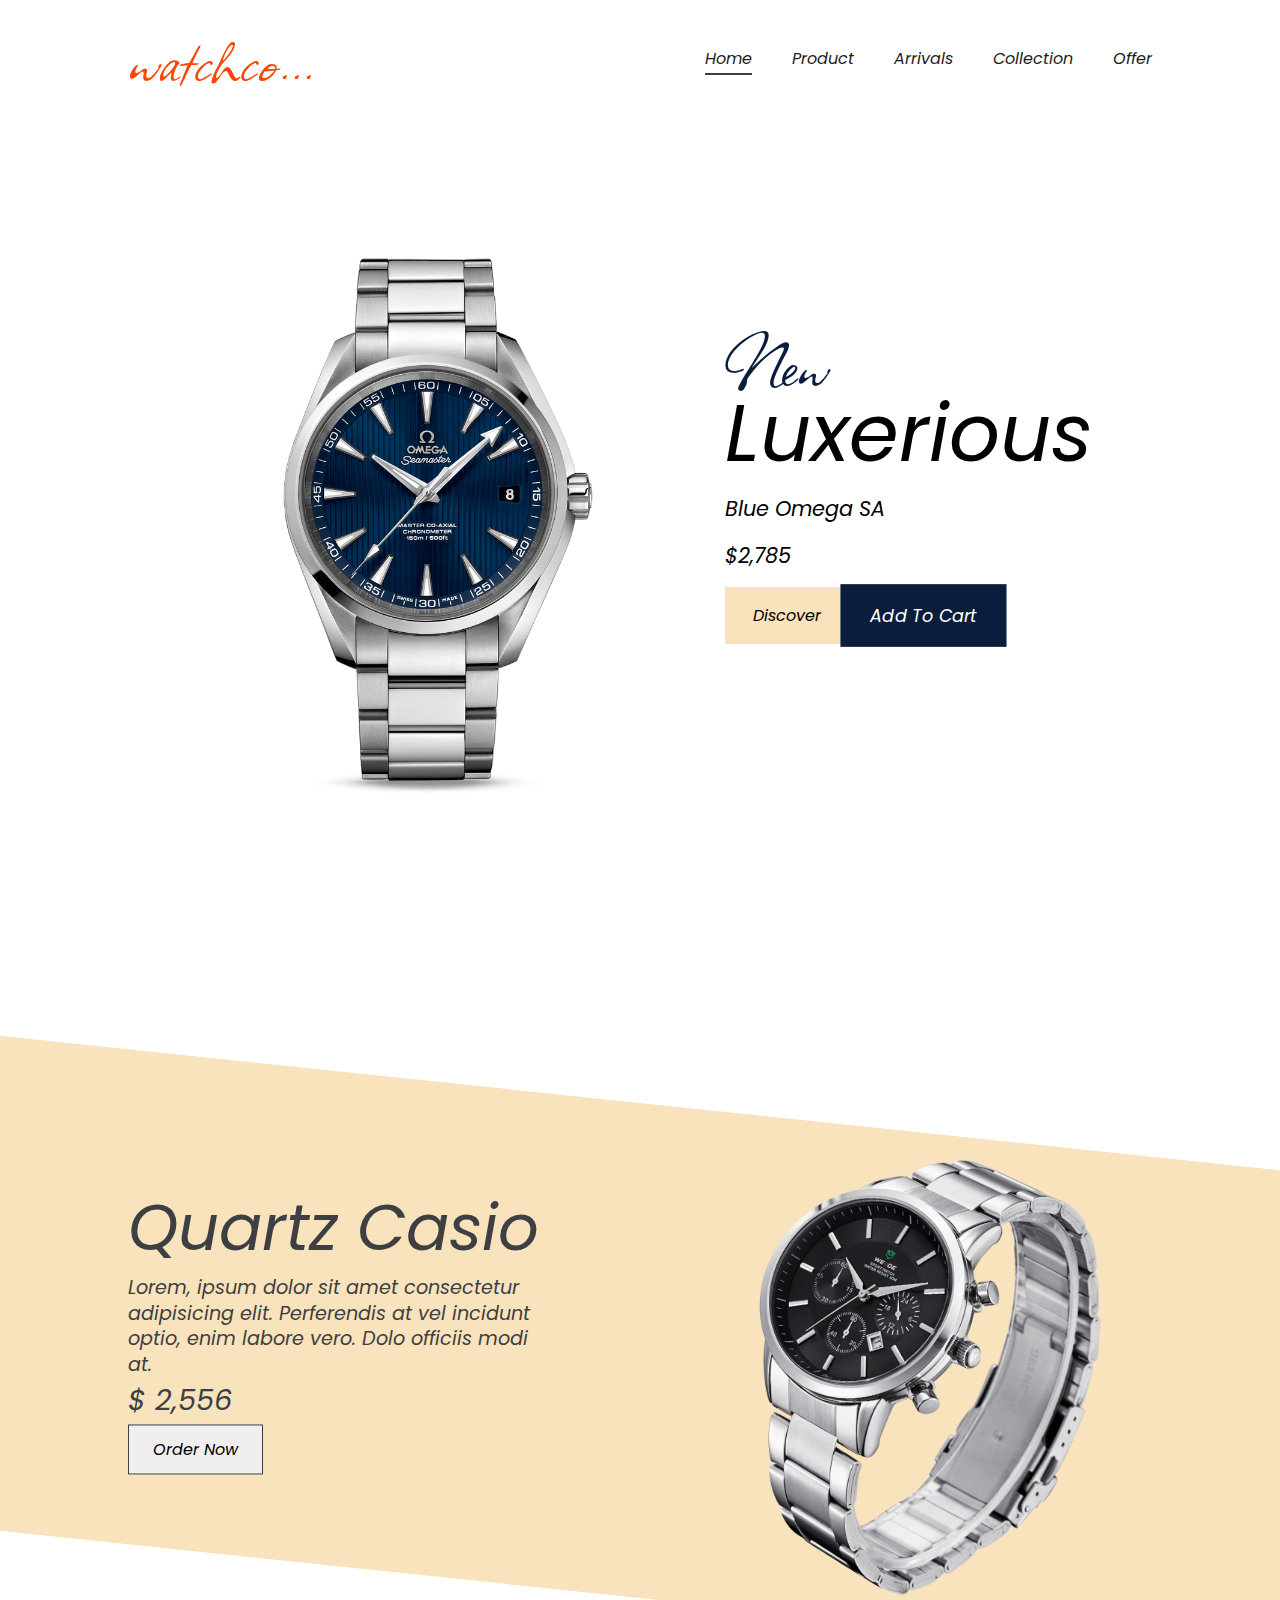
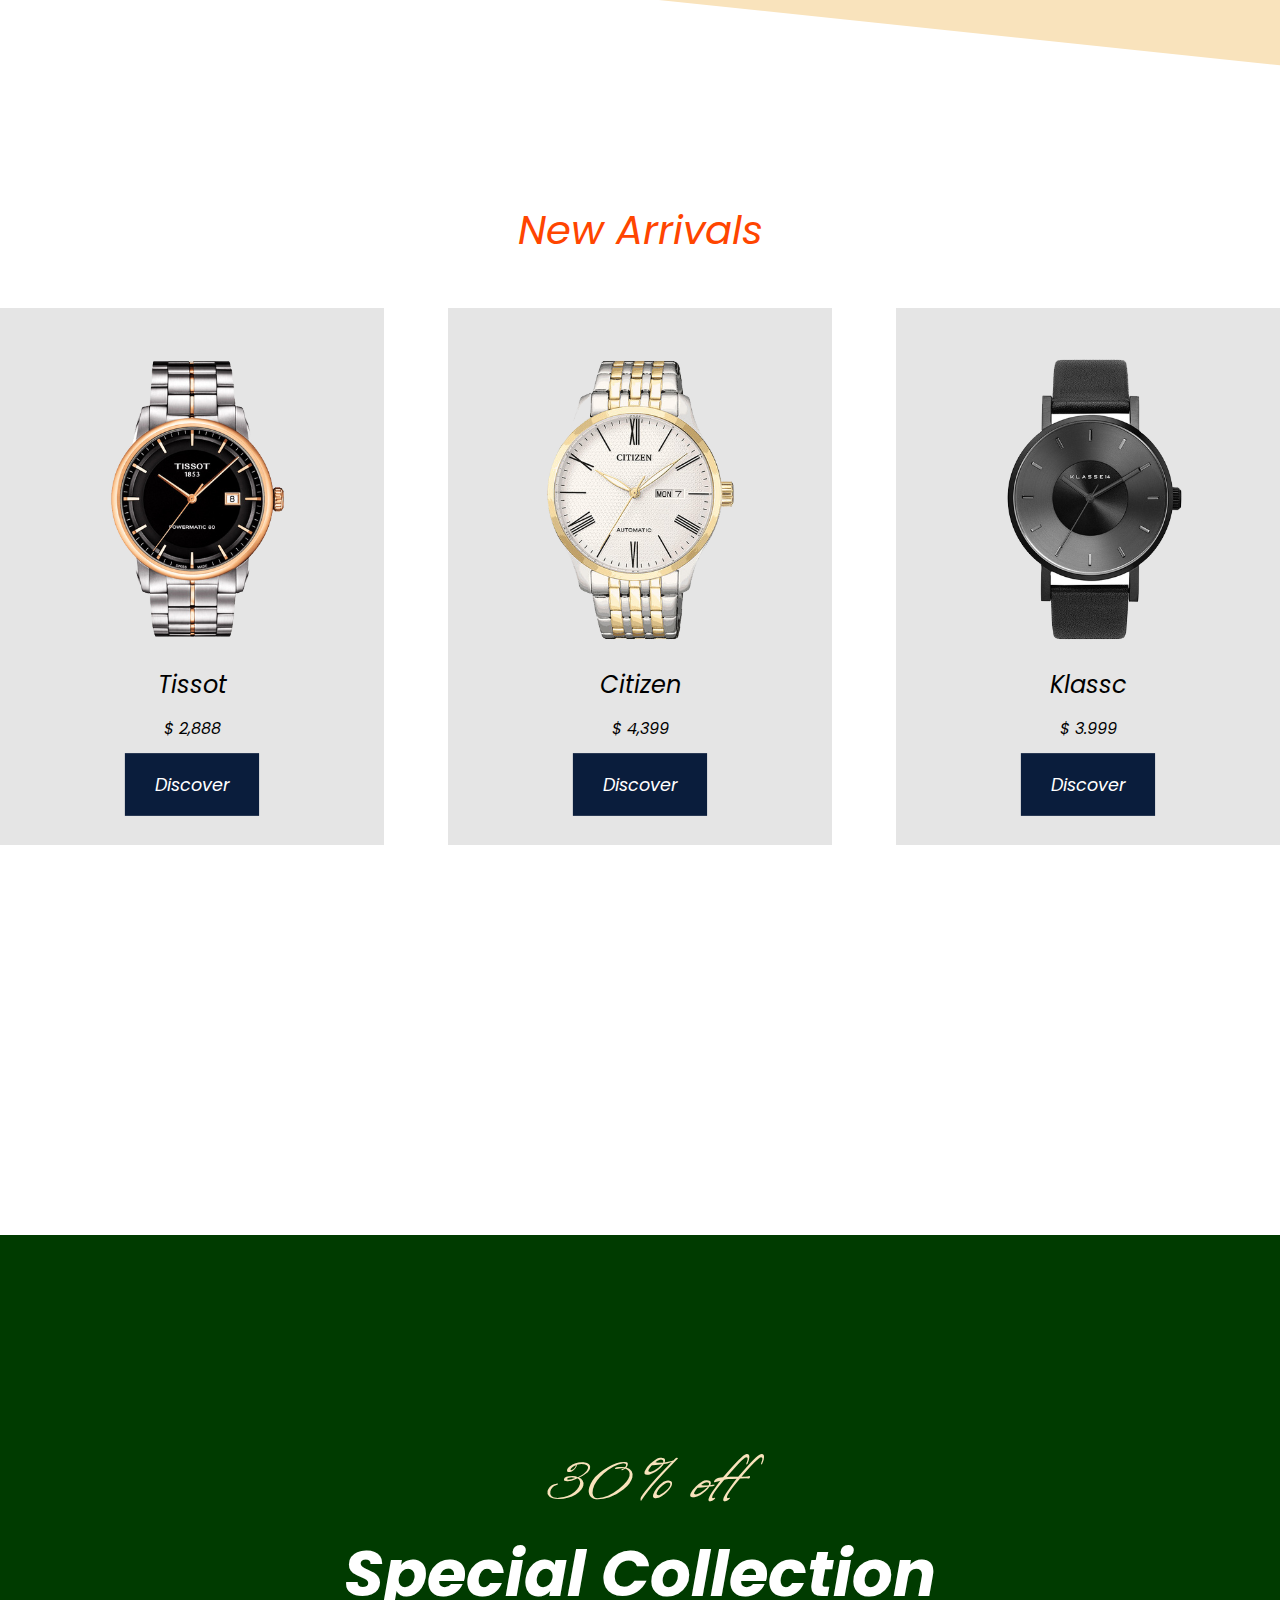
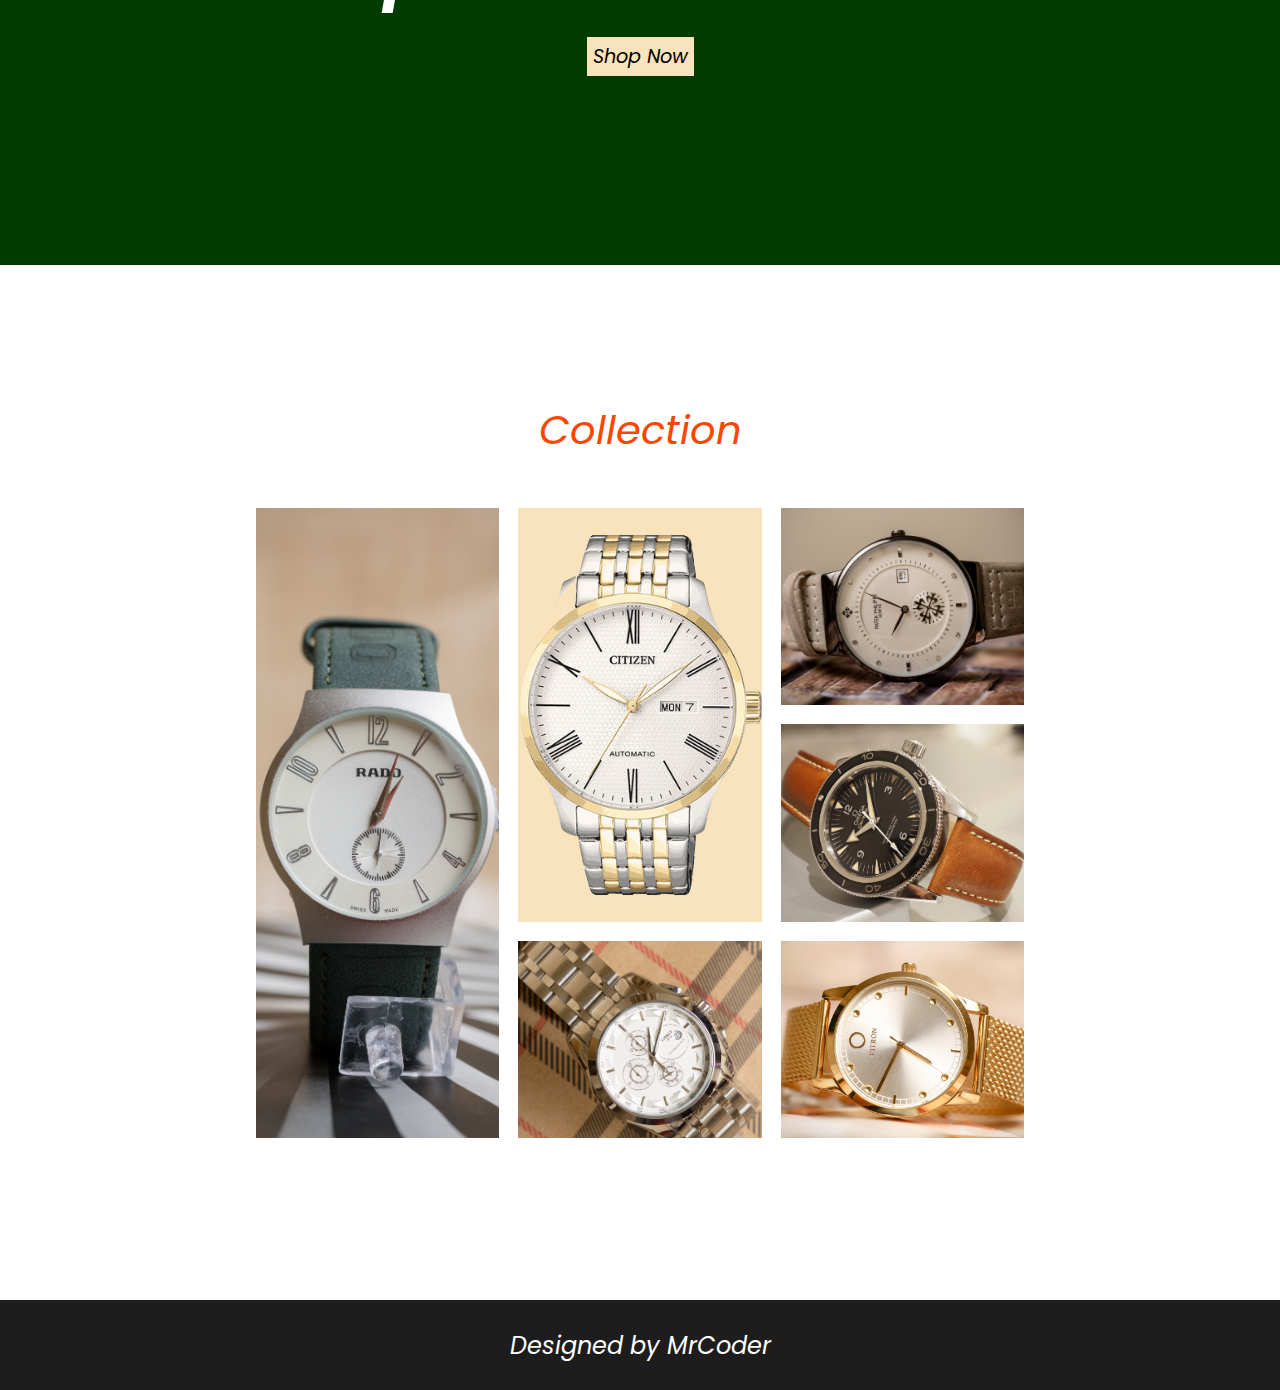
==== commit 7e23e2dd: "reponsive completed" ====
--- a/index.html
+++ b/index.html
@@ -12,7 +12,7 @@
   <!-- Section one -->
   <section class="section-one section">
     <nav>
-      <div class="logo">watchco...</div>
+      <div class="logo" style="font-size: 80px;color: orangered;">watchco...</div>
       <ul class="navlinks" id="navlinks">
         <li>
           <a class="active">Home</a>
@@ -67,7 +67,7 @@
 
 <!-- Section Three -->
 <section class="section-three section" id="arrivals">
-  <h1 class="section-heading">New Arrivals</h1>
+  <h1 class="section-heading" style="color: orangered;">New Arrivals</h1>
   <div class="card-container">
     <div class="card">
       <img src="images/Tissot.png" alt="">
@@ -106,7 +106,7 @@
 
 <!-- Section Five -->
 <section class="section-five section" id="collection">
-  <h1 class="section-heading" >Collection</h1>
+  <h1 class="section-heading" style="color: orangered;">Collection</h1>
   <div class="grid-container">
     <div class="grid-card" collection="Rado"></div>
     <div class="grid-card" collection="Fitron"></div>
--- a/style.css
+++ b/style.css
@@ -24,6 +24,7 @@
 
 /* Hero Section */
 /* Section one */
+
 
 .section{
     min-height: 100vh;
@@ -380,18 +381,9 @@
 }
 
 
-
-
-
-
-
-
-
-
-
-/* Media Queries */
+/* Media Queries for mobile display */
 /*Section one */
-@media only screen and (max-width: 500px){
+@media only screen and (max-width: 576px){
     .image{
         display: none;
     }
@@ -399,7 +391,8 @@
     .navlinks{
      
         position: absolute;
-        top: 0;
+        top: 0px;
+        overflow: hidden;
         width: 100%;
         height: 100%;
         margin: auto;
@@ -410,7 +403,7 @@
        align-items: center;
        left: 100%;
        z-index: 2;
-       gap: 2rem;
+       gap: 5rem;
        transition: 1s ease-in-out;
         
     }
@@ -418,6 +411,8 @@
         left: 0;
     }
     .navlinks li a{
+        
+
         margin-left: 0;
     }
     .hamburger{
@@ -432,19 +427,24 @@
     }
     header{
         /* background-color: skyblue; */
-        justify-content: flex-start;
-    }
+        justify-content: flex-end;
+       
+    }
+   
 
     /* Section two */
+    .content{
+        margin:0 20px;
+    }
     .container-section-two img{
         display: none;
     }
     .section-two-heading{
-        font-size: 2.9rem;
-        font-weight: bold
+        font-size: 1rem;
+        font-weight: bold;
     }
     .section-two-para{
-        font-size: 1rem;
+        font-size: 0.8rem;
         max-width: 100%;
        
     }
@@ -453,12 +453,14 @@
     }
     .section-two-btn{
         font-size: 1rem;
-        padding: 0.7rem 1.5rem;
+        padding: 0.5rem 1.5rem;
+        border-radius: 15px;
     }
     .inner-section{
         /* background-color: red; */
         width: 90%;
     }
+    /* Section three */
     /* Section Four */
     .offer{
         font-size: 4rem;
@@ -481,3 +483,354 @@
     }
     
 }
+
+
+
+
+@media only screen and (max-width: 768px){
+ 
+    .image{
+        display: none;
+    }
+    
+    .navlinks{
+     
+        position: absolute;
+        top: 0;
+        font-size: 3rem;
+        
+        overflow: hidden;
+        width: 100%;
+        height:100%;
+        margin: auto;
+        background-color: var(--ligth-gray);
+        /* display: flex; */
+        flex-direction: column;
+       justify-content: center;
+       align-items: center;
+       left: 100%;
+       z-index: 2;
+       gap: 0.2rem;
+       transition: 1s ease-in-out;
+        
+    }
+    .navlinks-active{
+        left: 0;
+    }
+    .navlinks li a{
+        margin-left: 0;
+        font-size: 1rem;
+        font-weight: bold;
+    }
+    .hamburger{
+        display: block;
+        z-index: 5;
+    }
+    .logo{
+        z-index: 5;
+        font-size: 4rem;
+        font-weight: bolder;
+        
+    }
+    .content{
+        margin-top: 15px;
+        margin: auto;
+    }
+   
+    .content h1{
+       
+        font-size: 3rem;
+        font-weight: bolder;
+
+    }
+    .content h2{
+        font-size: 3rem;
+        font-weight: 25px;
+        
+    }
+    .content p{
+        font-size: 1.5rem;
+    }
+    .btn .btn1{
+        padding: 1.5rem 2.5rem;
+        font-size: 0.8rem;
+    }
+    .btn .btn2{
+        padding:1.5rem 2.5rem;
+        font-size: 1rem;
+    }
+    header{
+        /* background-color: skyblue; */
+        justify-content: flex-start;
+       
+    }
+   
+
+    /* Section two */
+    .container-section-two img{
+        display: none;
+    }
+    .section-two-heading{
+        font-size: 3rem;
+        font-weight: bolder;
+        display: flex;
+        align-items: center;
+        justify-content: center;
+    }
+    .section-two-para{
+        font-size: 0.8rem;
+        max-width: 100%;
+        margin: auto;
+        display: flex;
+        align-items: center;
+        justify-content: center;
+       
+    }
+    .section-two-pricing{
+        font-size: 1.5rem;
+        display: flex;
+        align-items: center;
+        justify-content: center;
+    }
+    .section-two-btn{
+        font-size:15px;
+        padding: 5px 40px;
+        margin: 0 15rem;
+    }
+    .inner-section{
+        /* background-color: red; */
+        width: 90%;
+    }
+    /* Section Three */
+
+    .card img{
+        width: 80%;
+    }
+    /* Section Four */
+    .offer{
+        font-size: 4rem;
+    }
+    .four-heading{
+        font-size: 3rem;
+    }
+    .four-btn{
+        font-size: 2rem;
+        border-radius: 15px;
+    }
+
+    /* Section Five */
+    .grid-container{
+        grid-template-columns: repeat(2, 2fr);
+        grid-template-rows: repeat(3, 2fr);
+        width: 95%;
+
+       
+    }
+    .grid-card:nth-child(1),.grid-card:nth-child(2){
+        grid-row: 1/2;
+    }
+
+    /* Footer */
+    footer{
+        
+    width: 100%;
+    height: 150px;
+    background-color: #F9E3BC;
+    }
+    .footer-content{
+        font-size: 2rem;
+        font-weight: bolder;
+        color: orangered;
+        
+    }
+   
+    
+}
+
+
+@media only screen and (max-width: 1200px){
+ 
+    .image img{
+      width: 60%;
+    }
+    
+    .navlinks{
+     
+        /* position: absolute; */
+        top: 0;
+        font-size: 2rem;
+        
+        /* overflow: hidden; */
+        width: 100%;
+        /* height:100%; */
+        /* margin: auto; */
+        /* background-color: var(--ligth-gray); */
+        /* display: flex; */
+        /* flex-direction: column; */
+       justify-content: flex-end;
+       /* align-items: center; */
+       /* left: 100%; */
+       z-index: 2;
+       gap: 0.5rem;
+       /* transition: 1s ease-in-out; */
+        
+    }
+    .navlinks-active{
+        left: 0;
+    }
+    .navlinks li a{
+        margin-left: 20px;
+        font-size: 1rem;
+        font-weight: bold;
+    }
+    .hamburger{
+        /* display: block; */
+        z-index: 5;
+    }
+    .logo{
+        z-index: 5;
+        font-size: 4rem;
+        font-weight: bolder;
+        color:blue;
+    }
+    .content{
+        margin-top: 50px;
+        /* margin: auto; */
+    }
+   
+    .content h1{
+       
+        font-size: 3rem;
+        font-weight: bolder;
+        display: flex;
+        align-items: center;
+        justify-content: center;
+
+    }
+    .content h2{
+        font-size: 2rem;
+        font-weight: 25px;
+        display: flex;
+        align-items: center;
+        justify-content: center;
+        
+    }
+    .content p{
+        font-size: 1.5rem;
+        font-weight:10px;
+        display: flex;
+        align-items: center;
+        justify-content: center;
+    }
+    .btn .btn1{
+        margin-right:5px;
+        padding: 1rem 5rem;
+        font-size: 0.8rem;
+    }
+    .btn .btn2{
+      
+        padding:0rem 5rem;
+        font-size: 10px;
+        font-weight: bolder;
+    }
+    header{
+        /* background-color: skyblue; */
+        justify-content: flex-start;
+       
+    }
+   
+
+    /* Section two */
+    .container-section-two img{
+        display: none;
+    }
+    .section-two-heading{
+        font-size: 4rem;
+        font-weight: bolder;
+        display: flex;
+        align-items: center;
+        justify-content: center;
+    }
+    .section-two-para{
+        font-size: 1rem;
+        max-width: 100%;
+        margin: auto;
+        display: flex;
+        align-items: center;
+        justify-content: center;
+       
+    }
+    .section-two-pricing{
+        font-size: 1.5rem;
+        display: flex;
+        align-items: center;
+        justify-content: center;
+    }
+    .section-two-btn{
+       
+        font-size:15px;
+        padding: 5px 40px;
+        color: orangered;
+        font-weight:bolder ;
+        /* margin: 0 15rem; */
+       
+      
+    }
+    .inner-section{
+        /* background-color: red; */
+        width: 90%;
+    }
+    /* Section Three */
+    .card{
+        width: 50%;
+    }
+
+    .card img{
+        width: 80%;
+    }
+    /* Section Four */
+    .offer{
+        font-size: 4rem;
+    }
+    .four-heading{
+        font-size: 3rem;
+    }
+    .four-btn{
+        font-size: 2rem;
+        border-radius: 15px;
+    }
+
+    /* Section Five */
+    .grid-container{
+        grid-template-columns: repeat(2, 2fr);
+        grid-template-rows: repeat(3, 2fr);
+        width: 95%;
+
+       
+    }
+    .grid-card:nth-child(1),.grid-card:nth-child(2){
+        grid-row: 1/2;
+    }
+
+    /* Footer */
+    footer{
+        
+    width: 100%;
+    height: 150px;
+    background-color: #F9E3BC;
+    }
+    .footer-content{
+        font-size: 2rem;
+        font-weight: bolder;
+        color: orangered;
+        
+    }
+   
+    
+}
+
+
+
+
+
+
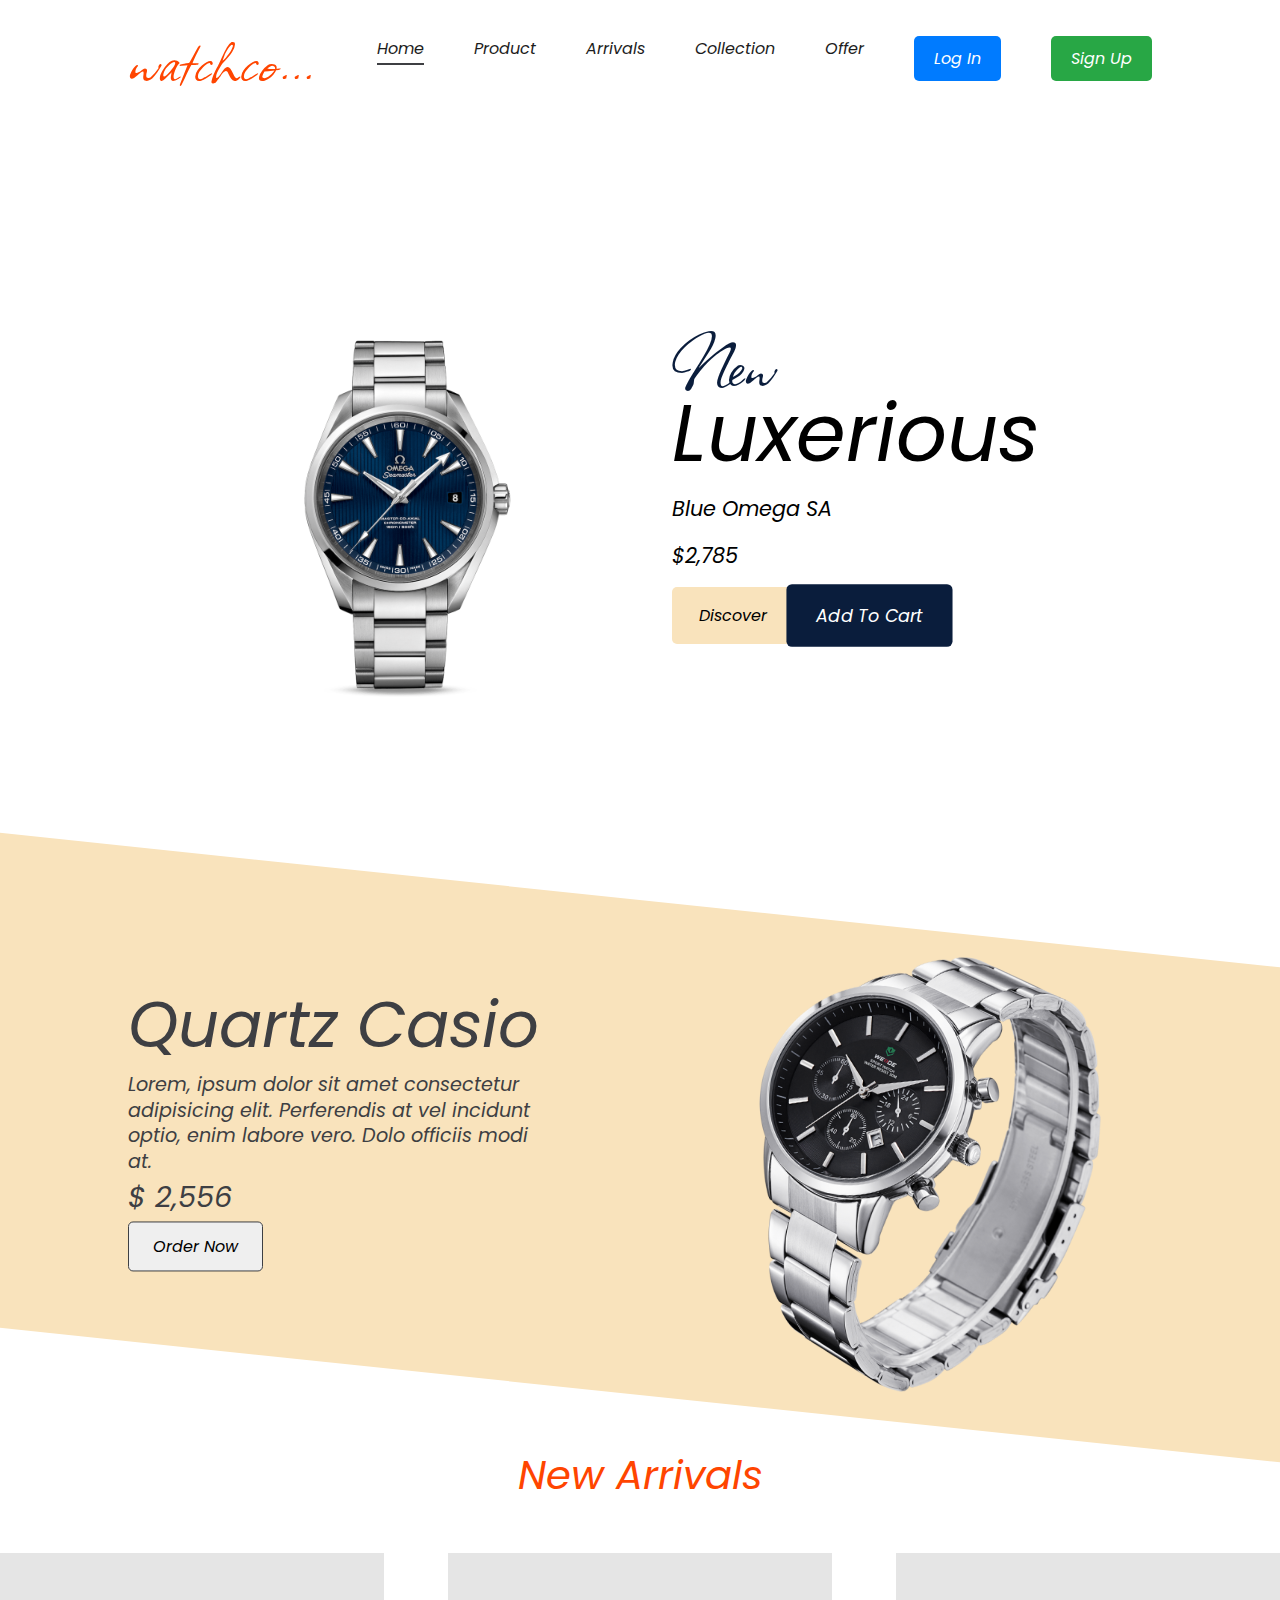
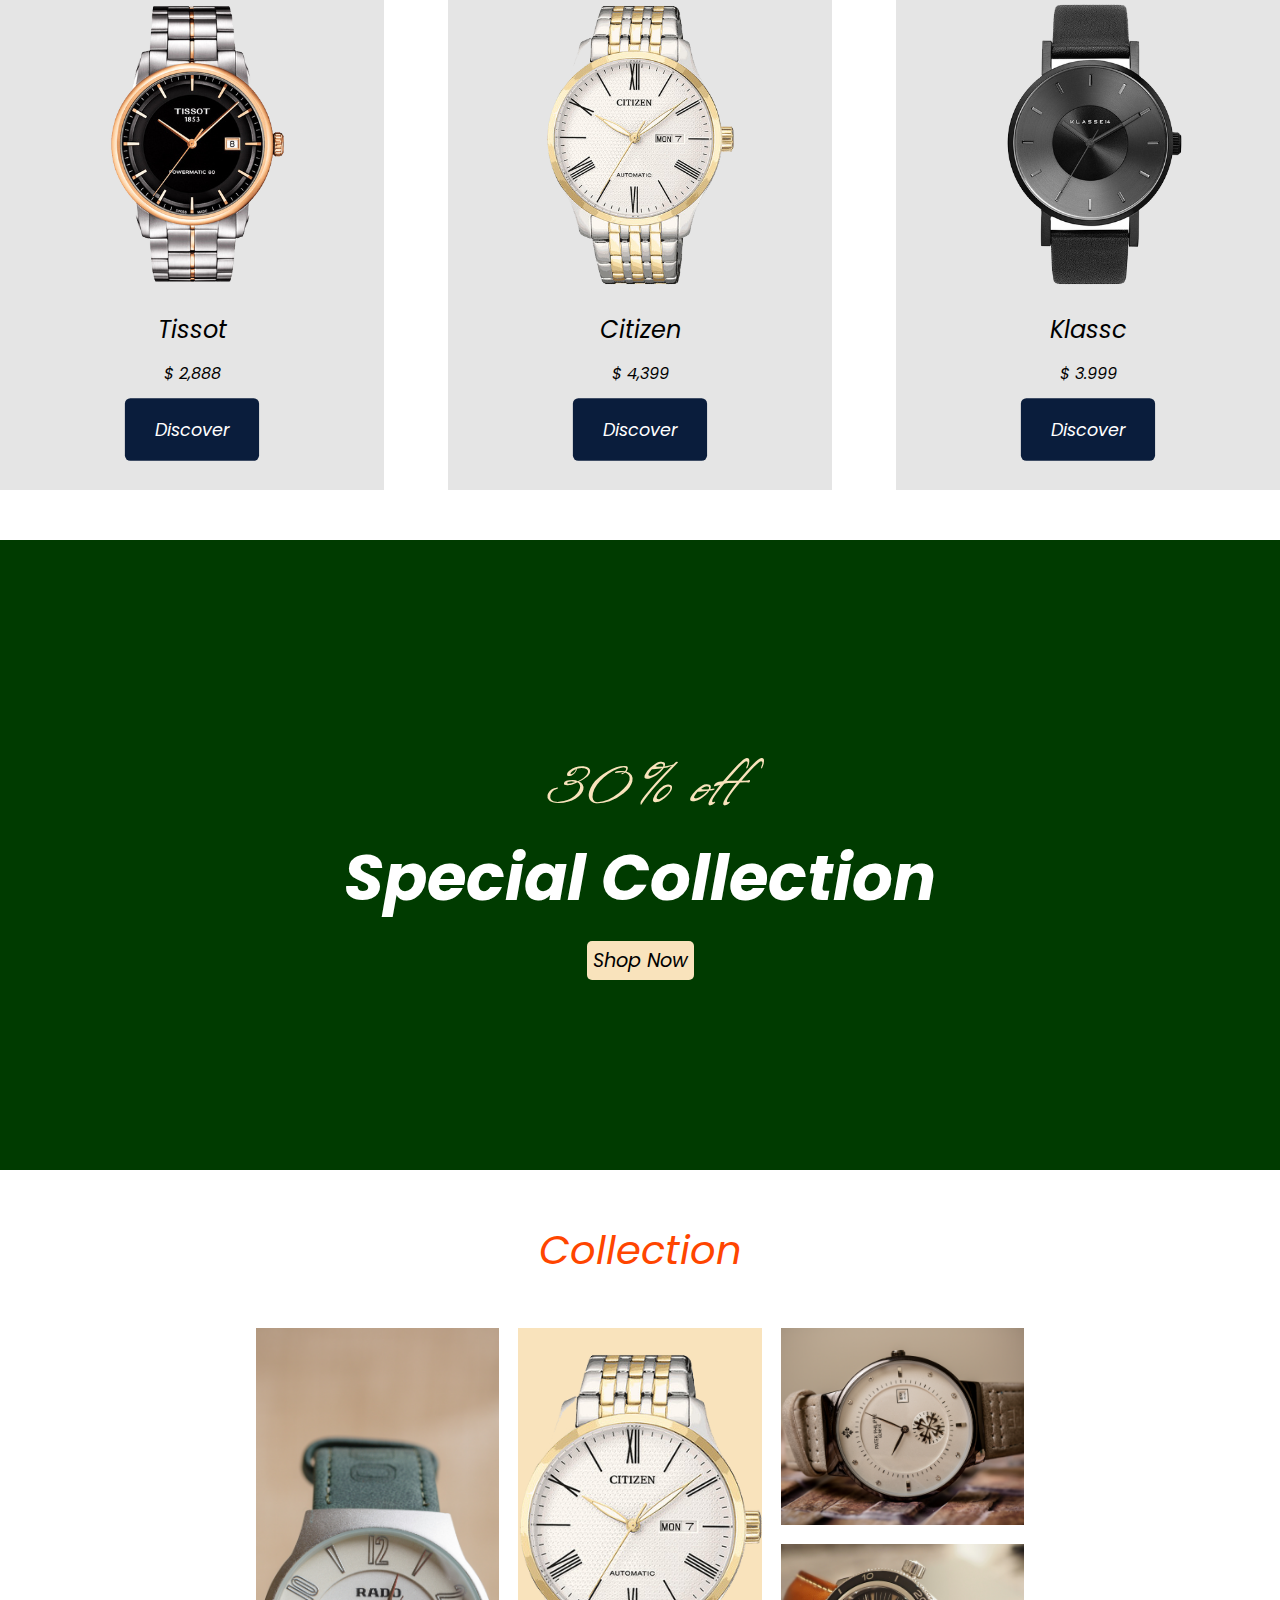
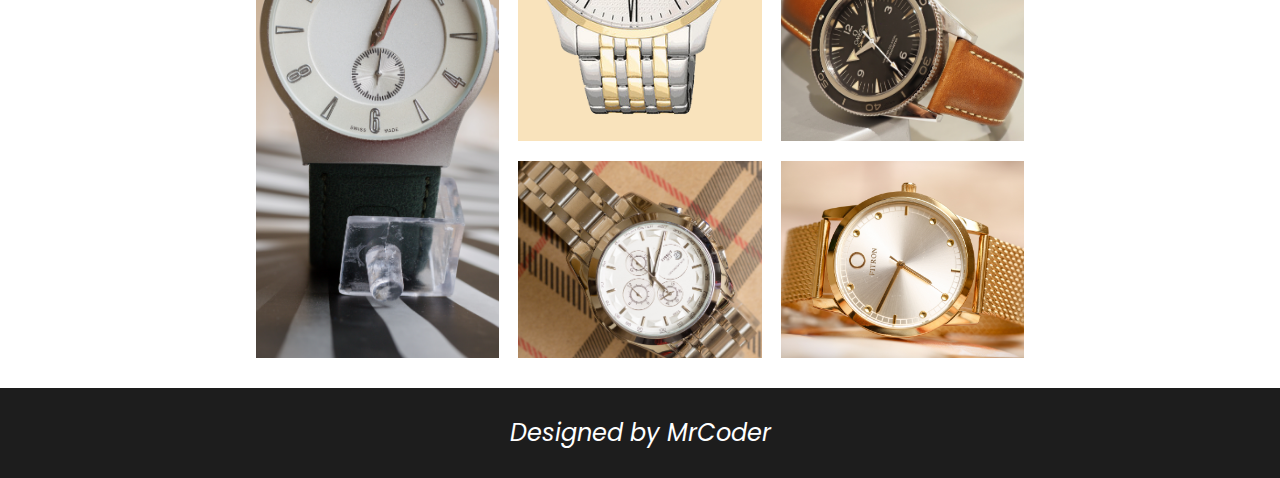
==== commit 7aa831cb: "log in and loh out pagr completed" ====
--- a/index.html
+++ b/index.html
@@ -21,6 +21,12 @@
         <li><a href="#arrivals">Arrivals</a></li>
         <li><a href="#collection">Collection</a></li>
         <li><a href="#offer">Offer</a></li>
+        <ul>
+          <li><a href="login.html"><button class="log-btn">Log In</button></a></li>
+          <li><a href="login.html"><button class="sign-btn">Sign Up</button></a></li>
+      </ul>
+       
+
         </li>
       </ul>
       <div class="hamburger" id="hamburger">
--- a/style.css
+++ b/style.css
@@ -23,14 +23,8 @@
 }
 
 /* Hero Section */
-/* Section one */
-
-
-.section{
-    min-height: 100vh;
-    width: 100%;
-    /* background-color: burlywood; */
-}
+ /* background-color: burlywood; */
+
 nav{
     width: 80%;
     height: 13vh;
@@ -83,7 +77,7 @@
     justify-content: space-evenly;
 }
 .img1{
-    width: 30rem;
+    width: 20rem;
 }
 .logo{
     font-size: 3rem;
@@ -154,6 +148,7 @@
 }
 
 
+
 /* Section two */
 .section-two{
     display: flex;
@@ -205,6 +200,9 @@
 }
 
 /* Section Three */
+.section-three{
+    margin-top: 50px;
+}
 .section-heading{
     font-size: 2.5rem;
     text-align: center;
@@ -235,6 +233,7 @@
 /* Section Four */
 
 .section-four{
+    margin-top: 50px;
     display: flex;
     align-items: center;
     justify-content: center;
@@ -290,6 +289,9 @@
    transition:transform 0.5s ease-in-out;
 }
 /* Section Five */
+.section-five{
+    margin-top: 50px;
+}
 .grid-container{
     /* background-color: red; */
     width: 60%;
@@ -367,6 +369,7 @@
 
 /* Footer */
 footer{
+    margin-top: 30px;
     background-color: var(--light-black);
     height: 10vh;
     width: 100%;
@@ -380,9 +383,121 @@
     
 }
 
+ul {
+    list-style-type: none;
+    display: flex;
+    gap: 10px;
+}
+
+/* Common button styles */
+button {
+    padding: 10px 20px;
+    font-size: 16px;
+    border: none;
+    cursor: pointer;
+    border-radius: 5px;
+    transition: background-color 0.3s ease;
+}
+
+/* Specific styles for Log In button */
+.log-btn {
+    background-color: #007bff;
+    color: white;
+}
+
+.log-btn:hover {
+    background-color: #0056b3;
+}
+
+/* Specific styles for Sign Up button */
+.sign-btn {
+    background-color: #28a745;
+    color: white;
+}
+
+.sign-btn:hover {
+    background-color: #218838;
+}
+/* login-form and Registerd */
+
+/* * {
+    margin: 0;
+    padding: 0;
+    box-sizing: border-box;
+    font-family: Arial, sans-serif;
+} */
+
+/* body {
+    background-color: #f4f4f4;
+    display: flex;
+    justify-content: center;
+    align-items: center;
+    height: 100vh;
+} */
+
+.container {
+    display: flex;
+    justify-content: center;
+    align-items: center;
+    height: 100vh;
+}
+
+.form-box {
+    margin: 0 10px; 
+    width: calc(50% - 20px); 
+    max-width: 400px;
+    background-color: #fff;
+    border-radius: 8px;
+    box-shadow: 0 0 10px rgba(0, 0, 0, 0.1);
+    padding: 20px;
+}
+
+
+.title {
+    font-size: 24px;
+    color: #333;
+    margin-bottom: 20px;
+}
+
+
+.input-field {
+    margin-bottom: 20px;
+}
+
+.input-field label {
+    display: block;
+    font-size: 14px;
+    color: #666;
+    margin-bottom: 5px;
+}
+
+.input-field input {
+    width: 100%;
+    padding: 10px;
+    border: 1px solid #ccc;
+    border-radius: 5px;
+}
+
+.btn-field button {
+    background-color: #007bff;
+    color: #fff;
+    padding: 10px 20px;
+    border: none;
+    border-radius: 5px;
+    cursor: pointer;
+    transition: background-color 0.3s ease;
+}
+
+.btn-field button:hover {
+    background-color: #0056b3;
+}
+
+
 
 /* Media Queries for mobile display */
 /*Section one */
+
+
 @media only screen and (max-width: 576px){
     .image{
         display: none;
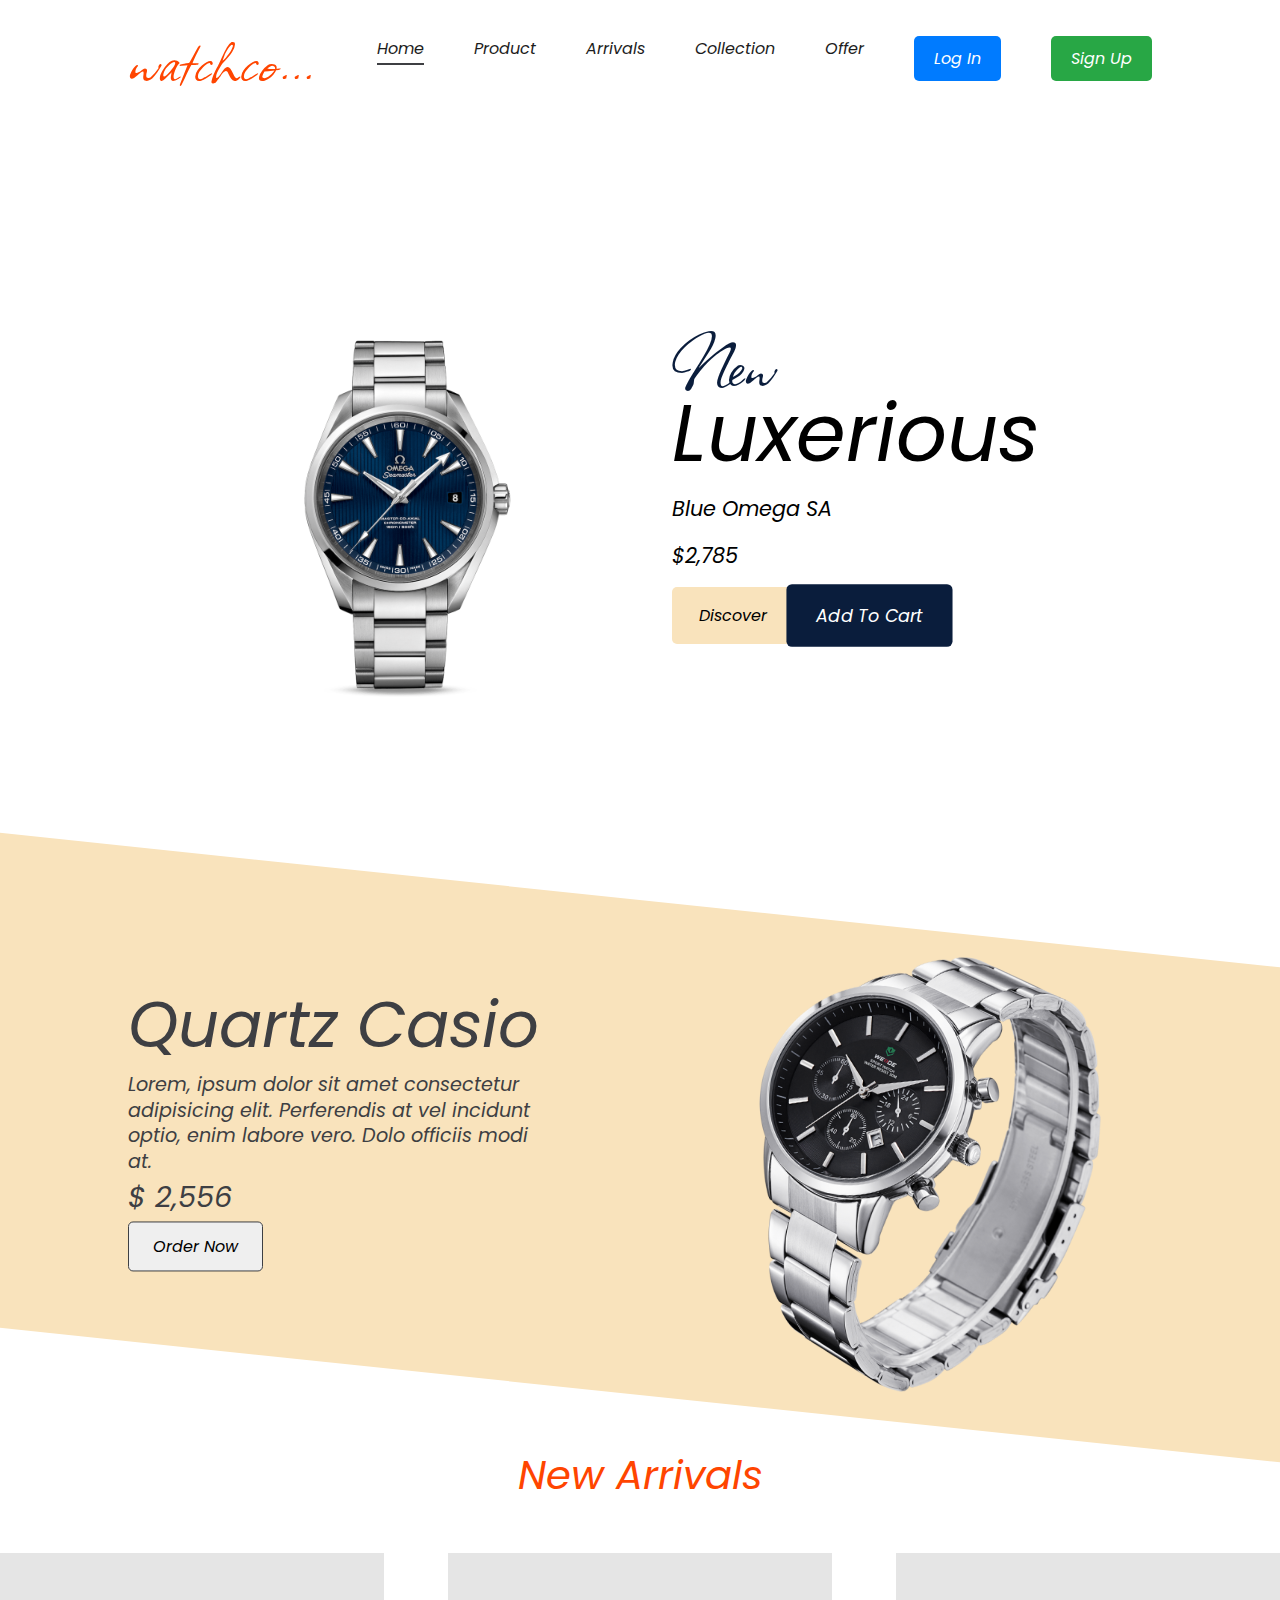
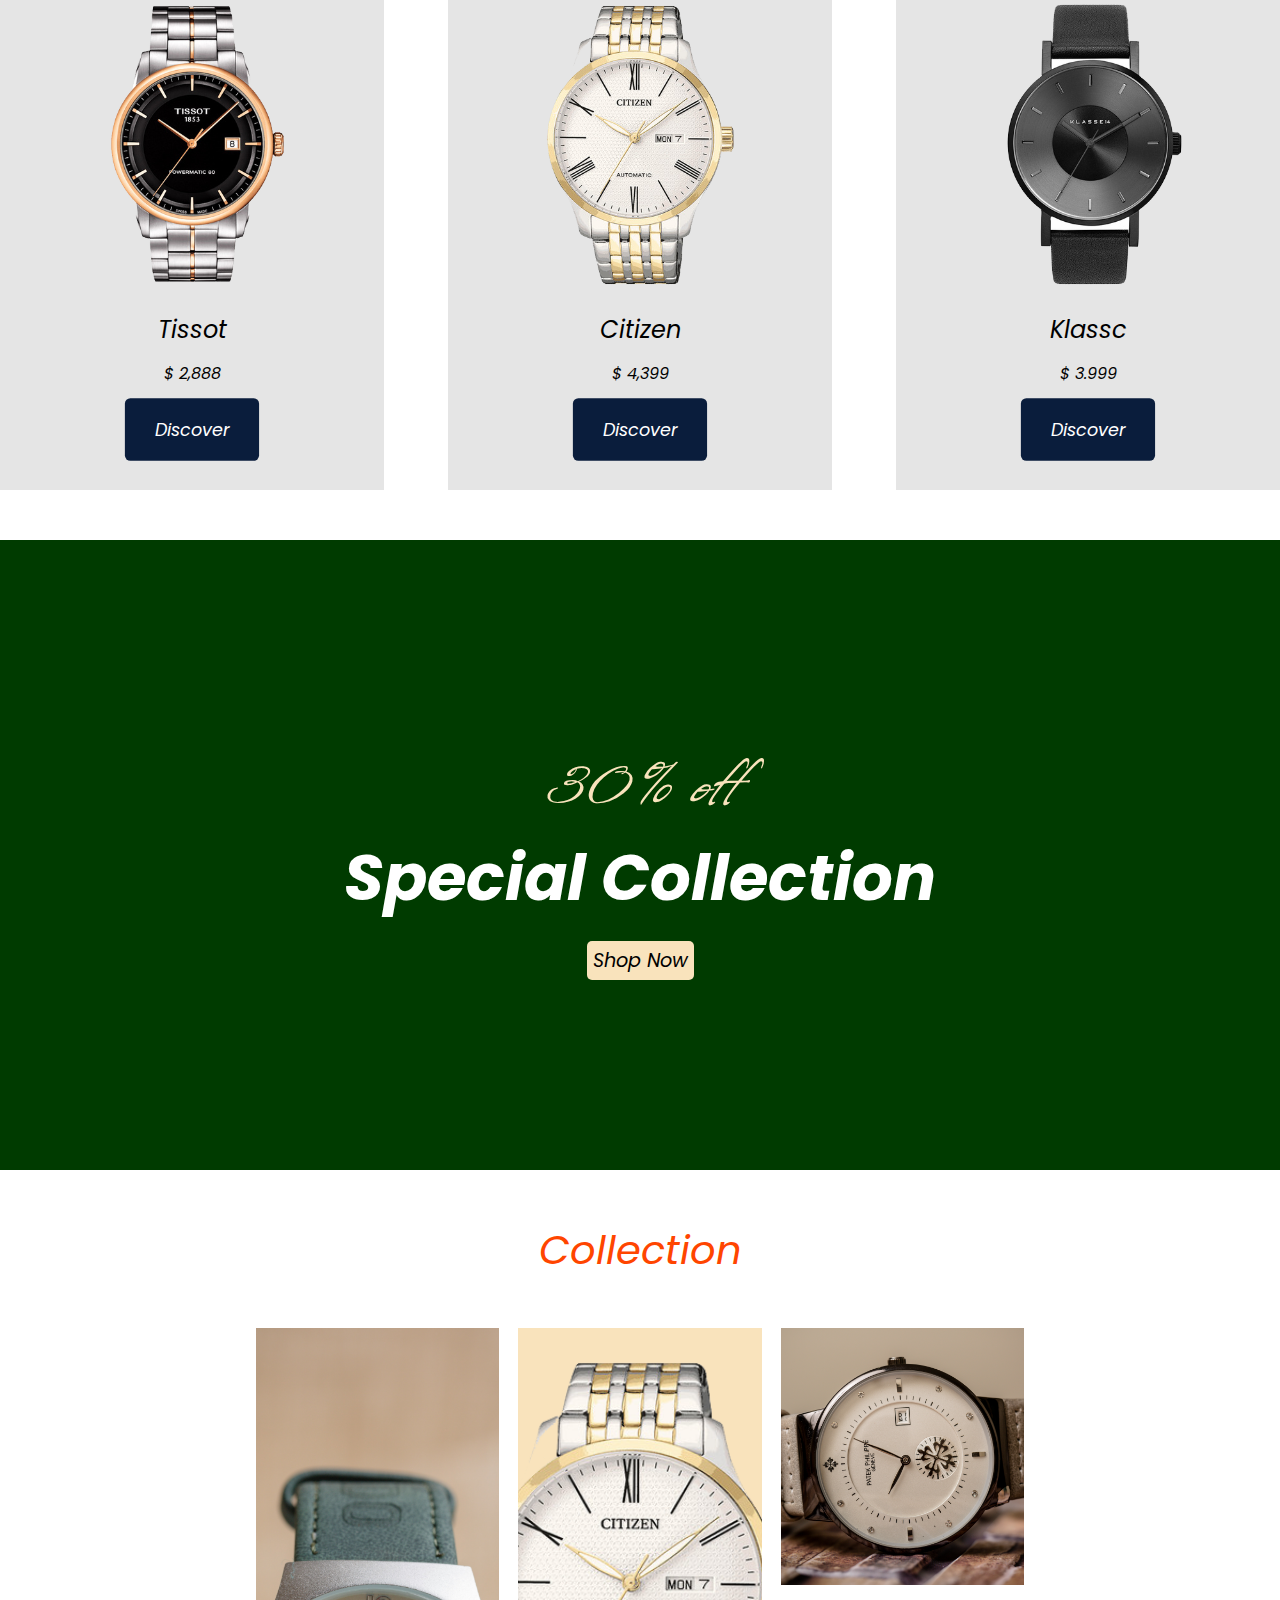
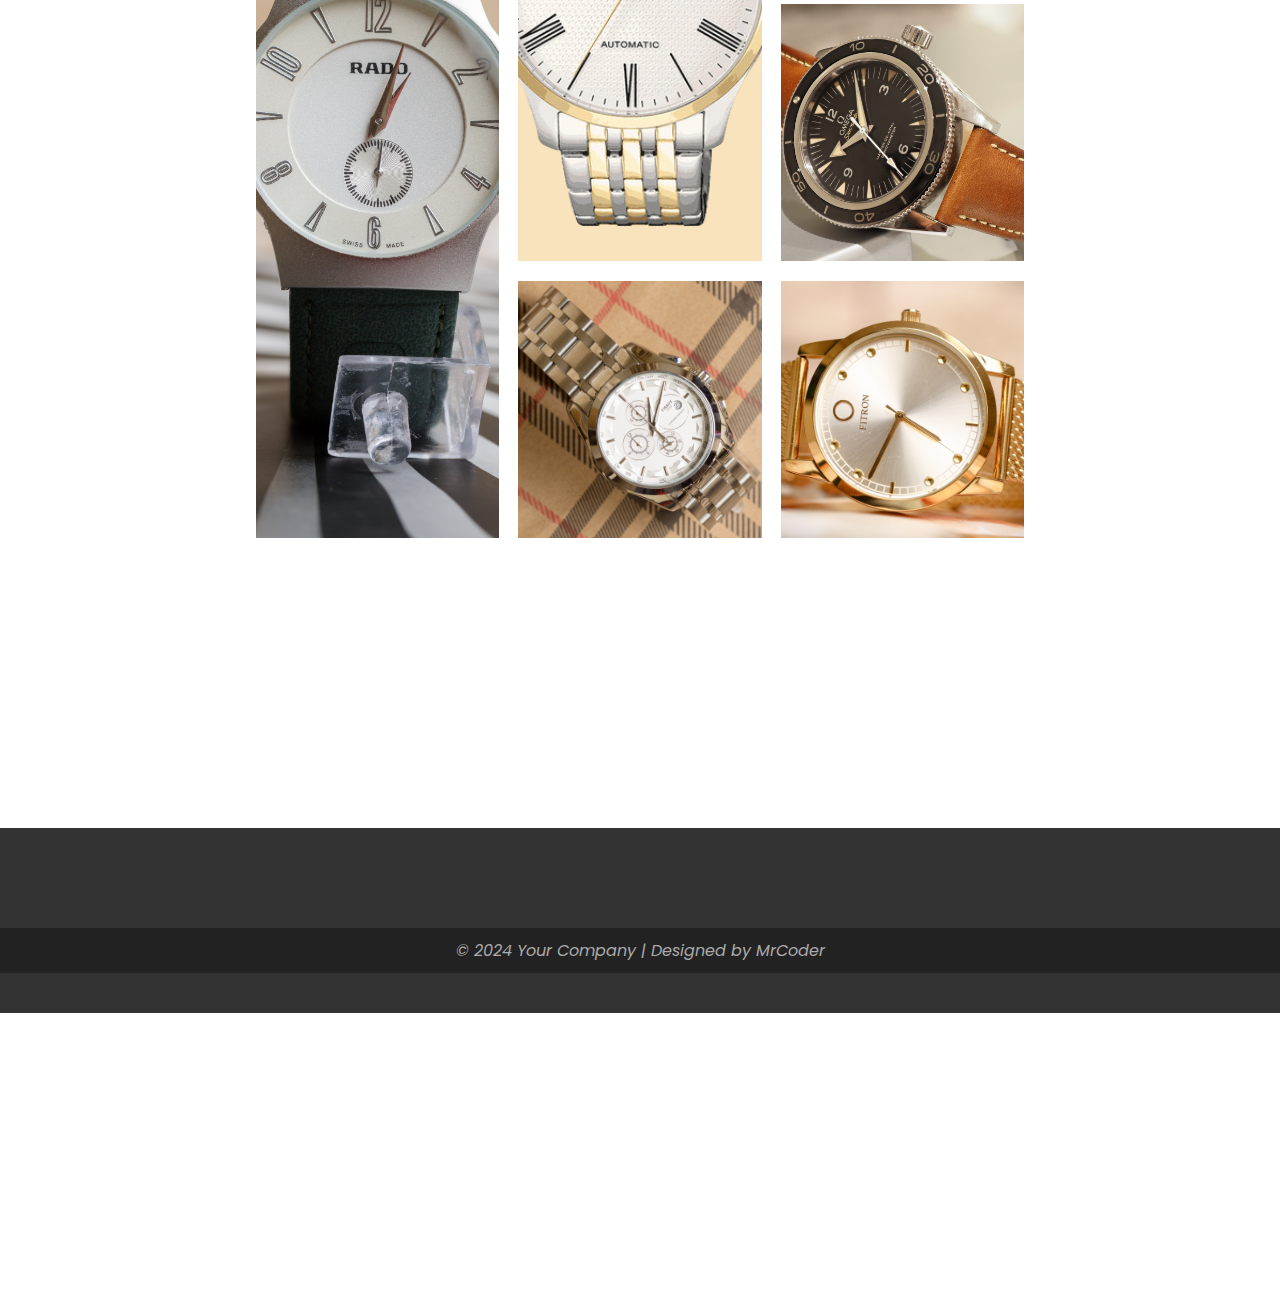
==== commit 6725f9c5: "new footer and registration form added" ====
--- a/index.html
+++ b/index.html
@@ -9,6 +9,7 @@
 </head>
 
 <body>
+  
   <!-- Section one -->
   <section class="section-one section">
     <nav>
@@ -123,13 +124,53 @@
 
   </div>
 </section>
+<!-- Section Search -->
+<div class="container">
+
 
 <!-- Footer -->
+
 <footer>
-<p class="footer-content">
-  Designed by MrCoder
-</p>
+  <div class="footer-container">
+      <div class="footer-section about">
+          <!-- <h2>About Us</h2>
+          <p>Lorem ipsum dolor sit amet, consectetur adipiscing elit. Fusce vehicula dignissim libero.</p> -->
+      </div>
+      <div class="footer-section links">
+          <!-- <h2>Quick Links</h2>
+          <ul>
+              <li><a href="#">Home</a></li>
+              <li><a href="#">About</a></li>
+              <li><a href="#">Services</a></li>
+              <li><a href="#">Contact</a></li>
+          </ul> -->
+      </div>
+      <div class="footer-section contact">
+          <!-- <h2>Contact Us</h2> -->
+          <!-- <ul>
+              <li>Email: contact@example.com</li>
+              <li>Phone: +123 456 7890</li>
+              <li>Address: 123 Street Name, City, Country</li>
+          </ul> -->
+      </div>
+      <!-- <div class="footer-section social">
+          <h2>Follow Us</h2>
+          <div class="social-icons">
+              <a href="#"><img src="facebook-icon.png" alt="Facebook"></a>
+              <a href="#"><img src="twitter-icon.png" alt="Twitter"></a>
+              <a href="#"><img src="instagram-icon.png" alt="Instagram"></a>
+              <a href="#"><img src="linkedin-icon.png" alt="LinkedIn"></a>
+          </div>
+      </div> -->
+  </div>
+  <div class="footer-bottom">
+      &copy; 2024 Your Company | Designed by MrCoder
+  </div>
 </footer>
+
+</body>
+</html>
+
 
 
 <!-- 02:41:00 Card Section -->
--- a/style.css
+++ b/style.css
@@ -22,6 +22,12 @@
     scroll-behavior: smooth;
 }
 
+/* Search Section */
+
+
+
+
+
 /* Hero Section */
  /* background-color: burlywood; */
 
@@ -38,11 +44,12 @@
 .navlinks{
     list-style: none;
     display: flex;
-   
+
     
-    
-
-    
+}
+a {
+    text-decoration: none;
+    color: white;
 }
 .navlinks li a{
     text-decoration: none;
@@ -295,7 +302,7 @@
 .grid-container{
     /* background-color: red; */
     width: 60%;
-    height: 70vh;
+    height: 90vh;
     margin: auto;
     display: grid;
     grid-template-columns: repeat(3, 1fr);
@@ -368,20 +375,90 @@
 }
 
 /* Footer */
-footer{
-    margin-top: 30px;
-    background-color: var(--light-black);
-    height: 10vh;
+
+footer {
     width: 100%;
-    display: flex;
-    align-items: center;
-    justify-content: center;
-}
-.footer-content{
-    color: white;
-    font-size: 1.5rem;
-    
-}
+    background-color: #333;
+    color: #fff;
+    padding: 40px 0;
+    text-align: center;
+}
+
+.footer-container {
+    display: flex;
+    flex-wrap: wrap;
+    justify-content: space-around;
+    max-width: 1200px;
+    margin: 0 auto;
+    padding: 0 20px;
+}
+
+.footer-section {
+    flex: 1;
+    margin: 20px 0;
+    min-width: 200px;
+}
+
+.footer-section h2 {
+    margin-bottom: 20px;
+}
+
+.footer-section p,
+.footer-section ul,
+.footer-section .social-icons {
+    margin: 0;
+    padding: 0;
+    list-style: none;
+}
+
+.footer-section ul li {
+    margin-bottom: 10px;
+}
+
+.footer-section ul li a {
+    color: #fff;
+    text-decoration: none;
+    transition: color 0.3s;
+}
+
+.footer-section ul li a:hover {
+    color: #f0a500;
+}
+
+.footer-section .social-icons a {
+    display: inline-block;
+    margin-right: 10px;
+}
+
+.footer-section .social-icons img {
+    width: 30px;
+    height: 30px;
+    transition: opacity 0.3s;
+}
+
+.footer-section .social-icons img:hover {
+    opacity: 0.7;
+}
+
+.footer-bottom {
+    background-color: #222;
+    color: #aaa;
+    padding: 10px 0;
+    margin-top: 20px;
+}
+
+@media (max-width: 768px) {
+    .footer-container {
+        flex-direction: column;
+        align-items: center;
+    }
+
+    .footer-section {
+        text-align: center;
+        margin: 10px 0;
+    }
+}
+
 
 ul {
     list-style-type: none;
@@ -439,7 +516,7 @@
     display: flex;
     justify-content: center;
     align-items: center;
-    height: 100vh;
+    height: 85vh;
 }
 
 .form-box {
